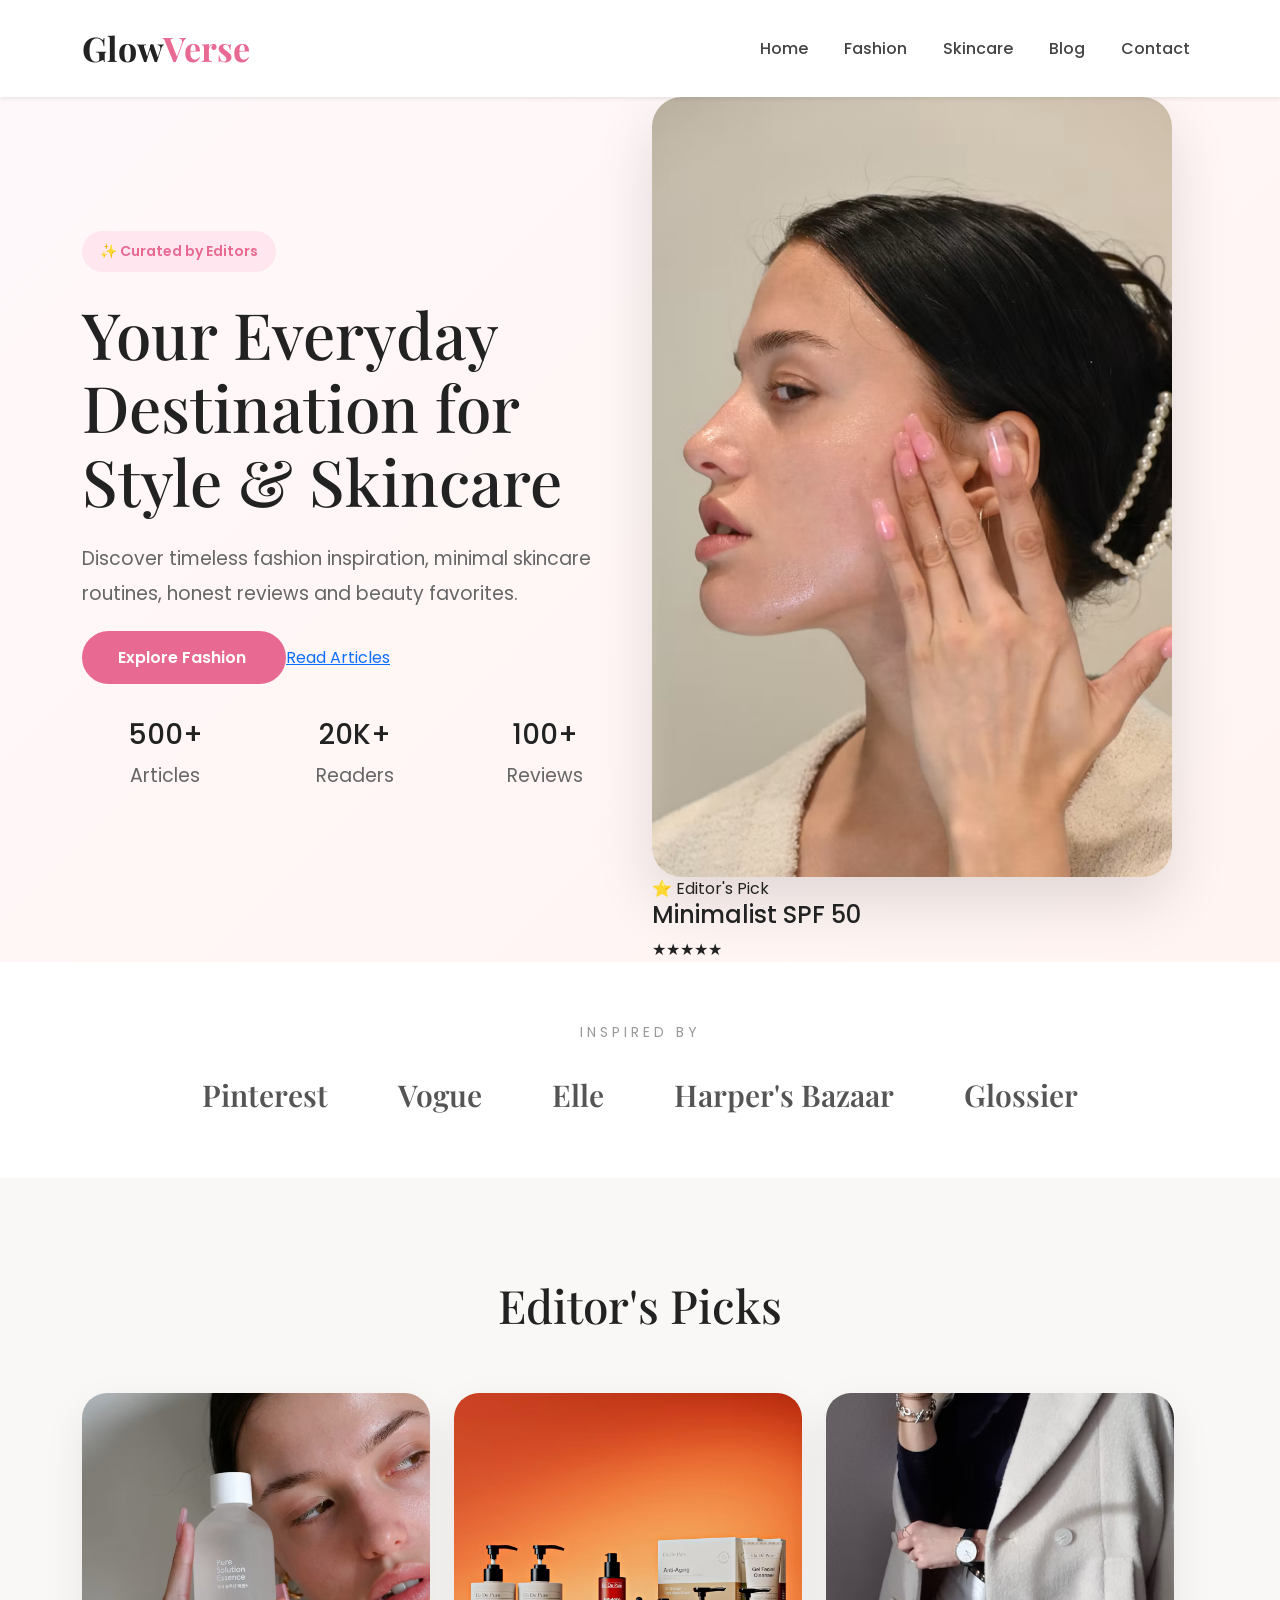
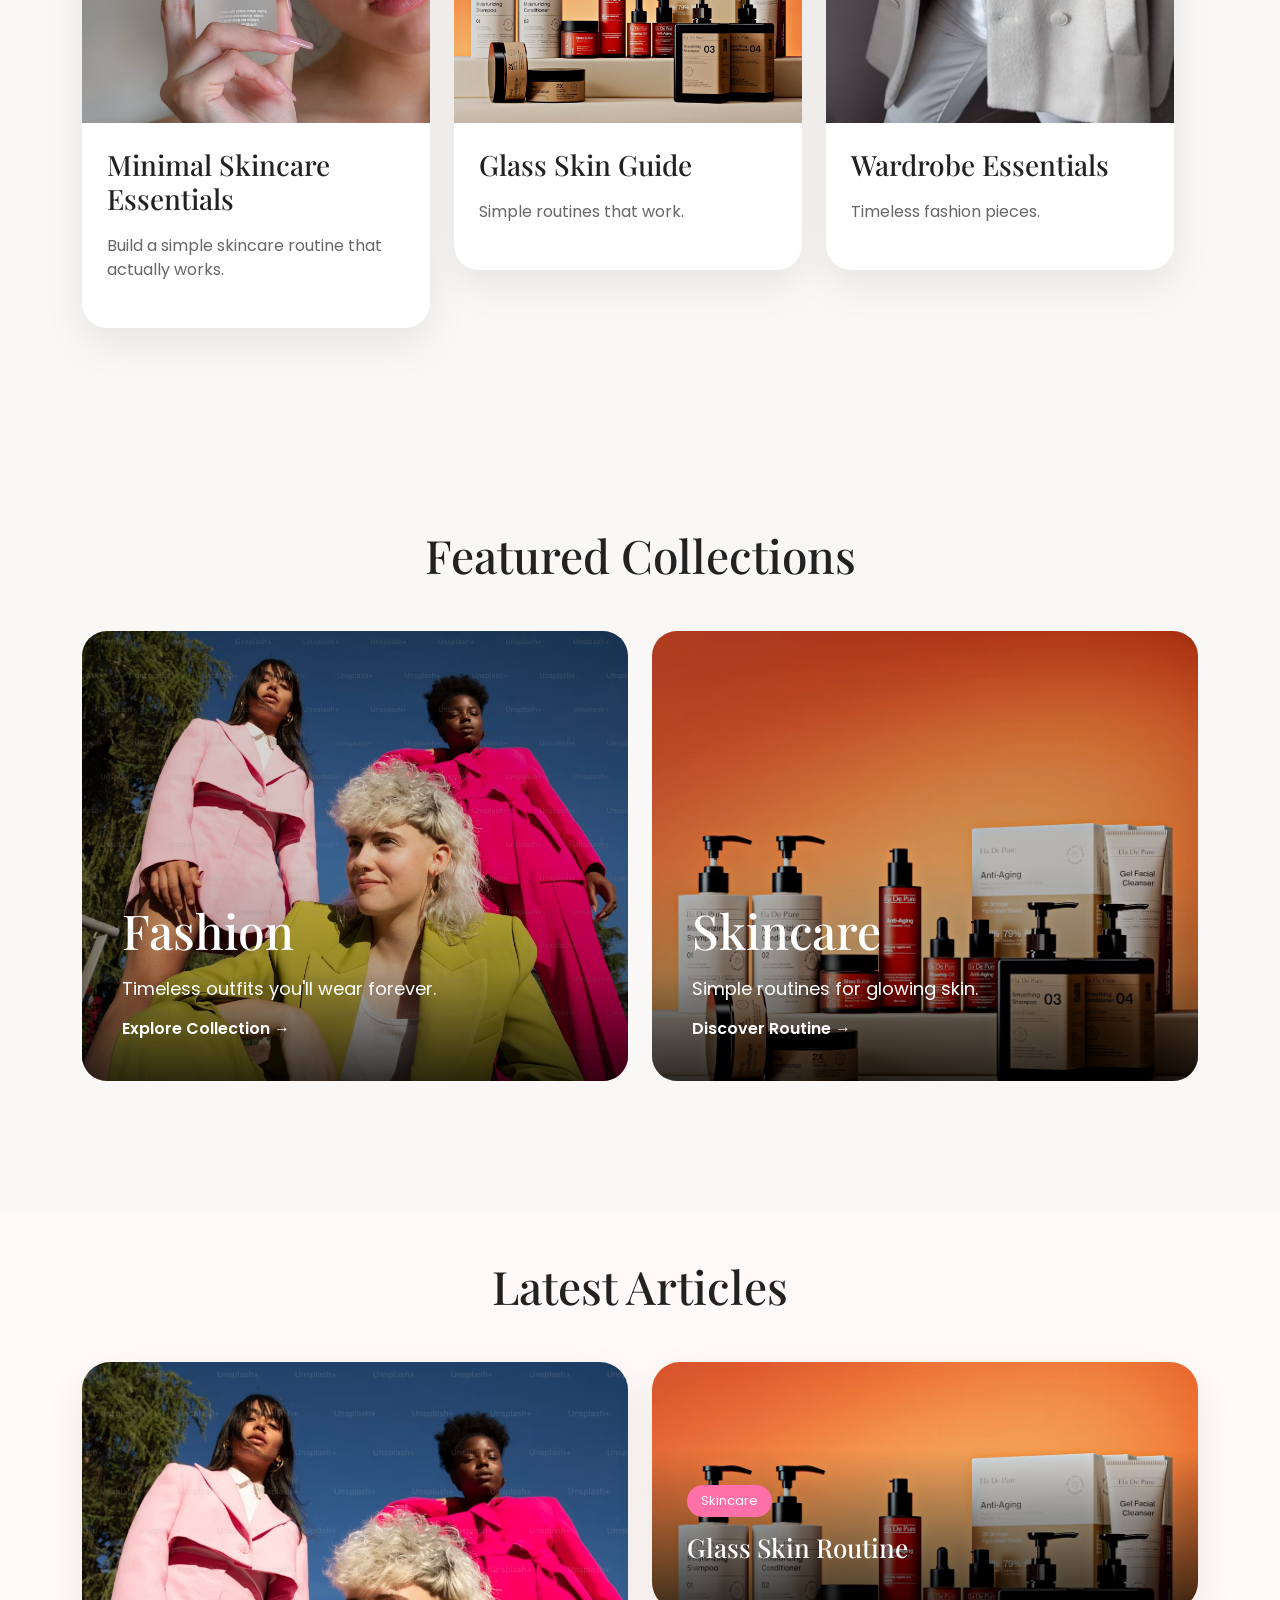
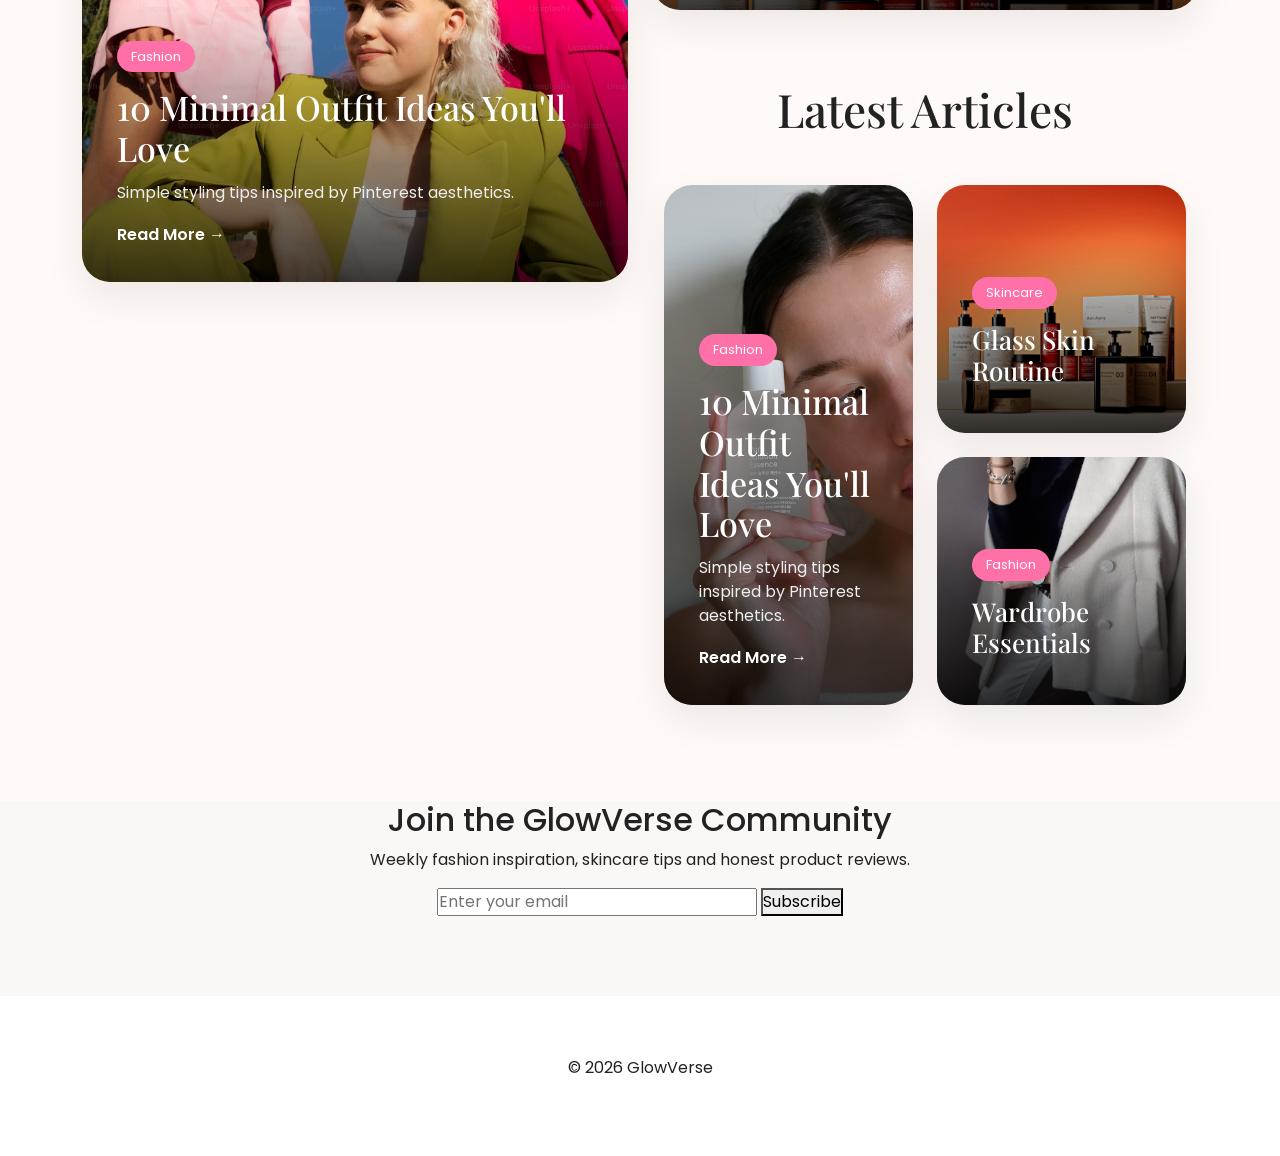
==== index.html @ b0264196 "Update index.html" ====
<!DOCTYPE html>
<html lang="en">

<head>
<meta charset="UTF-8">
<meta name="viewport" content="width=device-width, initial-scale=1.0">

<title>GlowVerse | Fashion & Skincare</title>

<link href="https://cdn.jsdelivr.net/npm/bootstrap@5.3.3/dist/css/bootstrap.min.css" rel="stylesheet">

<link rel="preconnect" href="https://fonts.googleapis.com">
<link rel="preconnect" href="https://fonts.gstatic.com" crossorigin>

<link href="https://fonts.googleapis.com/css2?family=Playfair+Display:wght@600;700&family=Poppins:wght@300;400;500;600&display=swap" rel="stylesheet">

<link rel="stylesheet" href="https://cdnjs.cloudflare.com/ajax/libs/font-awesome/6.6.0/css/all.min.css">

<link rel="stylesheet" href="css/style.css">

</head>

<body>

<nav class="navbar navbar-expand-lg bg-white sticky-top shadow-sm">

<div class="container">

<a class="navbar-brand logo" href="#">
Glow<span>Verse</span>
</a>

<button class="navbar-toggler" type="button" data-bs-toggle="collapse" data-bs-target="#menu">

<span class="navbar-toggler-icon"></span>

</button>

<div class="collapse navbar-collapse" id="menu">

<ul class="navbar-nav ms-auto">

<li class="nav-item">
<a class="nav-link active" href="#">Home</a>
</li>

<li class="nav-item">
<a class="nav-link" href="fashion.html">Fashion</a>
</li>

<li class="nav-item">
<a class="nav-link" href="#">Skincare</a>
</li>

<li class="nav-item">
<a class="nav-link" href="#">Blog</a>
</li>

<li class="nav-item">
<a class="nav-link" href="#">Contact</a>
</li>

</ul>

</div>

</div>

</nav>

<section class="hero">

<div class="container">

<div class="row align-items-center gy-5">

<div class="col-lg-6">

<span class="badge-custom">
✨ Curated by Editors
</span>

<h1>
Your Everyday Destination
for Style & Skincare
</h1>

<p>
Discover timeless fashion inspiration,
minimal skincare routines,
honest reviews and beauty favorites.
</p>

<div class="hero-buttons">

<a href="#" class="btn-main">
Explore Fashion
</a>

<a href="#" class="btn-outline">
Read Articles
</a>

</div>

<div class="row mt-5">

<div class="col-4 text-center">
<h3>500+</h3>
<p>Articles</p>
</div>

<div class="col-4 text-center">
<h3>20K+</h3>
<p>Readers</p>
</div>

<div class="col-4 text-center">
<h3>100+</h3>
<p>Reviews</p>
</div>

</div>

</div>

<div class="col-lg-6">

<div class="hero-image">

<img src="images/hero-glowverse.jpg"
class="hero-img"
alt="GlowVerse Hero">

<div class="floating-card">

⭐ Editor's Pick

<h4>Minimalist SPF 50</h4>

★★★★★

</div>

</div>

</div>

</div>

</div>

</section>
<section class="brands">

    <div class="container">

        <p class="brands-title">Inspired By</p>

        <div class="brand-logos">

            <span>Pinterest</span>
            <span>Vogue</span>
            <span>Elle</span>
            <span>Harper's Bazaar</span>
            <span>Glossier</span>

        </div>

    </div>

</section>


<section class="section">

    <div class="container">

        <h2 class="section-title">
            Editor's Picks
        </h2>

        <div class="row">

<div class="row">

<div class="col-md-4">

<div class="card-custom">

<img src="images/skincare-editorial-1.jpg">

<h3>Minimal Skincare Essentials</h3>

<p>Build a simple skincare routine that actually works.</p>

</div>

</div>

<div class="col-md-4">

<div class="card-custom">

<img src="images/skincare-banner.jpg">

<h3>Glass Skin Guide</h3>

<p>Simple routines that work.</p>

</div>

</div>

<div class="col-md-4">

<div class="card-custom">

<img src="images/fashion-editorial-2.jpg">

<h3>Wardrobe Essentials</h3>

<p>Timeless fashion pieces.</p>

</div>

</div>

</div>

</div>

</section>
<!-- Featured Collections -->

<section class="collections">

<div class="container">

<h2 class="section-title text-center mb-5">

Featured Collections

</h2>

<div class="row g-4">

<div class="col-lg-6">

<div class="collection fashion">

<div class="overlay">

<h2>Fashion</h2>

<p>Timeless outfits you'll wear forever.</p>

<a href="fashion.html">
Explore Collection →
</a>

</div>

</div>

</div>

<div class="col-lg-6">

<div class="collection skincare">

<div class="overlay">

<h2>Skincare</h2>

<p>Simple routines for glowing skin.</p>

<a href="#">
Discover Routine →
</a>

</div>

</div>

</div>

</div>

</div>

</section>
<section class="articles-section py-5">

<div class="container">

<h2 class="section-title text-center mb-5">
Latest Articles
</h2>

<div class="row g-4">

<div class="col-lg-6">
<div class="article-card large">

<img src="images/fashion-banner.jpg" alt="">

<div class="article-content">
<span>Fashion</span>
<h3>10 Minimal Outfit Ideas You'll Love</h3>
<p>Simple styling tips inspired by Pinterest aesthetics.</p>
<a href="#">Read More →</a>
</div>

</div>
</div>

<div class="col-lg-6">

<div class="article-card small mb-4">

<img src="images/skincare-banner.jpg" alt="">

<div class="article-content">
<span>Skincare</span>
<h3>Glass Skin Routine</h3>
</div>

</div>

<section class="articles-section py-5">

<div class="container">

<h2 class="section-title text-center mb-5">

Latest Articles

</h2>

<div class="row g-4">

<div class="col-lg-6">

<div class="article-card large">

<img src="images/fashion1.jpg" alt="Fashion">

<div class="article-content">

<span>Fashion</span>

<h3>10 Minimal Outfit Ideas You'll Love</h3>

<p>Simple styling tips inspired by Pinterest aesthetics.</p>

<a href="#">
Read More →
</a>

</div>

</div>

</div>

<div class="col-lg-6">

<div class="article-card small mb-4">

<img src="images/skincare1.jpg" alt="Skincare">

<div class="article-content">

<span>Skincare</span>

<h3>Glass Skin Routine</h3>

</div>

</div>

<div class="article-card small">

<img src="images/fashion2.jpg" alt="Fashion">

<div class="article-content">

<span>Fashion</span>

<h3>Wardrobe Essentials</h3>

</div>

</div>

</div>

</div>

</div>

</section>

</section>
<section class="newsletter">

<div class="container text-center">

<h2>Join the GlowVerse Community</h2>

<p>

Weekly fashion inspiration,
skincare tips and honest product reviews.

</p>

<form class="newsletter-form">

<input
type="email"
placeholder="Enter your email">

<button>

Subscribe

</button>

</form>

</div>

</section>

<footer>

<div class="container">

<p>

© 2026 GlowVerse

</p>

</div>

</footer>

<script src="https://cdn.jsdelivr.net/npm/bootstrap@5.3.3/dist/js/bootstrap.bundle.min.js"></script>

<script src="js/script.js"></script>

</body>

</html>
---- css/style.css ----
/* ===========================
   GLOWVERSE V1
=========================== */

*{
    margin:0;
    padding:0;
    box-sizing:border-box;
}

body{
    font-family:'Poppins',sans-serif;
    background:#FAF8F6;
    color:#222;
}

html{
    scroll-behavior:smooth;
}

/* NAVBAR */

.navbar{
    padding:18px 0;
    background:rgba(255,255,255,.95)!important;
    backdrop-filter:blur(12px);
}

.logo{
    font-family:'Playfair Display',serif;
    font-size:34px;
    font-weight:700;
    color:#222!important;
}

.logo span{
    color:#E86A92;
}

.nav-link{
    color:#444!important;
    font-weight:500;
    margin-left:20px;
    transition:.3s;
}

.nav-link:hover{
    color:#E86A92!important;
}

/* HERO */

.hero{

    min-height:90vh;

    display:flex;

    align-items:center;

    background:linear-gradient(135deg,#FFF8FA,#FFF4F1);

}

.badge-custom{

    background:#FFE6EF;

    color:#E86A92;

    padding:10px 18px;

    border-radius:40px;

    display:inline-block;

    margin-bottom:25px;

    font-size:14px;

    font-weight:600;

}

.hero h1{

    font-family:'Playfair Display',serif;

    font-size:64px;

    line-height:1.15;

    margin-bottom:25px;

}

.hero p{

    font-size:19px;

    color:#666;

    line-height:1.8;

    margin-bottom:35px;

}

.btn-main{

    background:#E86A92;

    color:white;

    padding:15px 36px;

    border-radius:50px;

    text-decoration:none;

    font-weight:600;

    transition:.3s;

}

.btn-main:hover{

    background:#d95b85;

    color:white;

    transform:translateY(-3px);

}

.hero-img{

    width:100%;

    max-width:520px;

    border-radius:30px;

    box-shadow:0 25px 60px rgba(0,0,0,.12);

}

/* SECTIONS */

.section{

    padding:100px 0;

}

.section-title{

    text-align:center;

    font-family:'Playfair Display',serif;

    font-size:46px;

    margin-bottom:60px;

}

/* CARDS */

.card-custom{

    background:white;

    border-radius:25px;

    overflow:hidden;

    box-shadow:0 15px 40px rgba(0,0,0,.08);

    transition:.4s;

}

.card-custom:hover{

    transform:translateY(-10px);

}

.card-custom img{

    width:100%;

    height:330px;

    object-fit:cover;

}

.card-custom h3{

    padding:25px 25px 10px;

    font-family:'Playfair Display',serif;

}

.card-custom p{

    padding:0 25px 30px;

    color:#666;

}

/* FOOTER */

footer{

    padding:60px;

    text-align:center;

    background:white;

    margin-top:80px;

}

/* MOBILE */

@media(max-width:992px){

/* HERO */

.hero{

padding:120px 0;

background:linear-gradient(135deg,#FFF9FA,#FFF4F0);

overflow:hidden;

}

.hero h1{

font-family:'Playfair Display',serif;

font-size:72px;

line-height:1.05;

margin:25px 0;

}

.hero p{

font-size:18px;

line-height:1.9;

color:#666;

max-width:520px;

}

.hero-buttons{

display:flex;

gap:20px;

margin-top:40px;

}

.btn-main{

background:#E86A92;

color:white;

padding:16px 38px;

border-radius:50px;

text-decoration:none;

font-weight:600;

transition:.3s;

}

.btn-main:hover{

background:#d75783;

transform:translateY(-4px);

}

.btn-outline{

padding:16px 38px;

border-radius:50px;

border:1px solid #ddd;

text-decoration:none;

color:#222;

background:white;

transition:.3s;

}

.btn-outline:hover{

background:#222;

color:white;

}

.hero-image{

position:relative;

}

.hero-img{
width:92%;
display:block;
margin:auto;
border-radius:28px;
box-shadow:0 25px 60px rgba(0,0,0,.12);
}

.floating-card{
position:absolute;
bottom:40px;
left:-35px;
background:white;
padding:18px 22px;
border-radius:18px;
box-shadow:0 20px 45px rgba(0,0,0,.15);
z-index:10;
}

.floating-card h4{

font-size:18px;

margin:8px 0;

font-family:'Playfair Display',serif;

}

.stats{
display:flex;
justify-content:flex-start;
align-items:center;
gap:60px;
margin-top:45px;
flex-wrap:nowrap;
}

.stats div{
display:flex;
flex-direction:column;
align-items:flex-start;
}

.stats h3{
font-size:42px;
font-family:'Playfair Display',serif;
margin:0;
line-height:1;
color:#222;
}

.stats span{
margin-top:8px;
font-size:15px;
color:#777;
font-weight:500;
}

.stats h3{

font-family:'Playfair Display',serif;

font-size:36px;

margin-bottom:5px;

}

.stats span{

color:#777;

font-size:14px;

}

@media(max-width:992px){

.hero{

text-align:center;

padding:80px 0;

}

.hero h1{

font-size:52px;

}

.hero-buttons{
display:flex;
gap:18px;
margin-top:35px;
align-items:center;
}

.btn-main,
.btn-outline{
display:inline-flex;
align-items:center;
justify-content:center;
padding:16px 34px;
border-radius:50px;
font-weight:600;
text-decoration:none;
transition:.3s;
min-width:190px;
height:58px;
}

.btn-main{
background:#E86A92;
color:#fff;
}

.btn-main:hover{
background:#d95784;
transform:translateY(-3px);
}

.btn-outline{
background:#fff;
color:#222;
border:1px solid #ddd;
}

.btn-outline:hover{
background:#222;
color:#fff;
}
.stats{

justify-content:center;

flex-wrap:wrap;

}

.floating-card{

left:50%;

transform:translateX(-50%);

bottom:-20px;

}

}

.section-title{

font-size:34px;

}

}

/* ==========================
FEATURED COLLECTIONS
========================== */

.collections{
    padding:100px 0;
}

.collection{

height:450px;

border-radius:25px;

overflow:hidden;

position:relative;

background-size:cover;

background-position:center;

background-repeat:no-repeat;

display:flex;

align-items:flex-end;

margin-bottom:30px;

transition:.4s;

}
.collection::before{

content:"";

position:absolute;

inset:0;

background:rgba(0,0,0,.15);

z-index:1;

}

.collection:hover{

transform:scale(1.02);

}

.collection:hover{
    background-size:110%;
}

.fashion{
    background-image:url("../images/fashion-banner.jpg");
}

.skincare{
    background-image:url("../images/skincare-banner.jpg");
}

.overlay{

position:absolute;

left:0;

bottom:0;

width:100%;

padding:40px;

background:linear-gradient(
to top,
rgba(0,0,0,.75),
rgba(0,0,0,.2),
transparent
);

color:white;

z-index:2;

}
.overlay h2{

font-size:48px;

margin-bottom:15px;

}

.overlay p{

font-size:18px;

margin-bottom:20px;

}

.overlay a{

color:white;

font-weight:600;

text-decoration:none;

}

.overlay h2{
    font-family:'Playfair Display',serif;
    font-size:48px;
}

.overlay p{
    margin:15px 0;
    font-size:18px;
}

.overlay a{
    color:white;
    text-decoration:none;
    font-weight:600;
}

/*=========================
AS SEEN IN
==========================*/

.brands{
padding:60px 0;
background:white;
text-align:center;
}

.brands-title{
font-size:14px;
letter-spacing:4px;
text-transform:uppercase;
color:#999;
margin-bottom:30px;
}

.brand-logos{
display:flex;
justify-content:center;
gap:70px;
flex-wrap:wrap;
font-family:'Playfair Display',serif;
font-size:30px;
font-weight:600;
color:#555;
}

.brand-logos span{
transition:.3s;
cursor:pointer;
}

.brand-logos span:hover{
color:#E86A92;
transform:translateY(-4px);
}
/* ===========================
   LATEST ARTICLES
=========================== */

.articles-section{
    padding:100px 0;
    background:#fffaf8;
}

.article-card{
    position:relative;
    overflow:hidden;
    border-radius:28px;
    background:#fff;
    box-shadow:0 15px 40px rgba(0,0,0,.08);
    transition:.4s ease;
}

.article-card img{
    width:100%;
    display:block;
    object-fit:cover;
    transition:.5s;
}

.article-card.large img{
    height:520px;
}

.article-card.small img{
    height:248px;
}

.article-content{
    position:absolute;
    bottom:0;
    left:0;
    width:100%;
    padding:35px;
    color:#fff;
    background:linear-gradient(
        transparent,
        rgba(0,0,0,.75)
    );
}

.article-content span{
    display:inline-block;
    background:#ff6fa8;
    padding:6px 14px;
    border-radius:30px;
    font-size:13px;
    margin-bottom:15px;
}

.article-content h3{
    font-family:'Playfair Display',serif;
    font-size:34px;
    margin-bottom:12px;
}

.article-card.small h3{
    font-size:26px;
}

.article-content p{
    color:#eee;
    margin-bottom:18px;
}

.article-content a{
    color:#fff;
    text-decoration:none;
    font-weight:600;
}

.article-card:hover{
    transform:translateY(-10px);
}

.article-card:hover img{
    transform:scale(1.08);
}
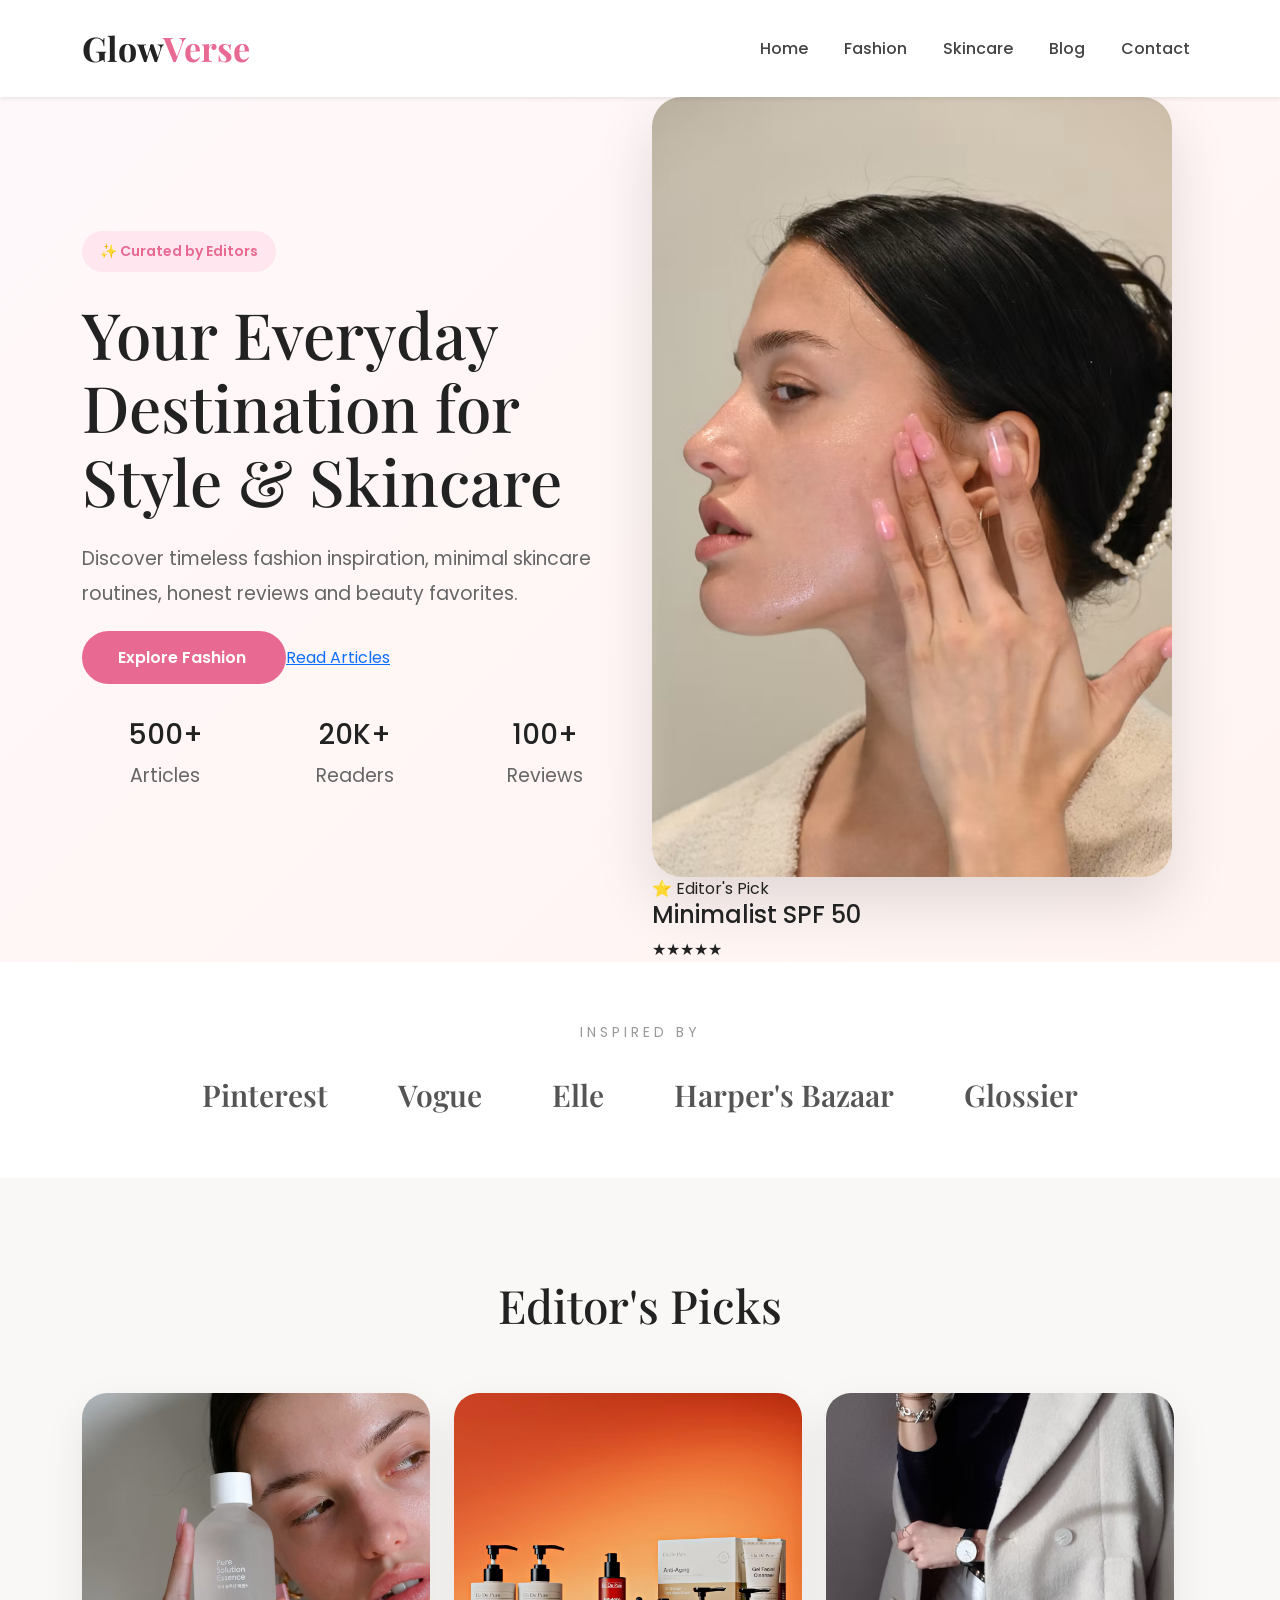
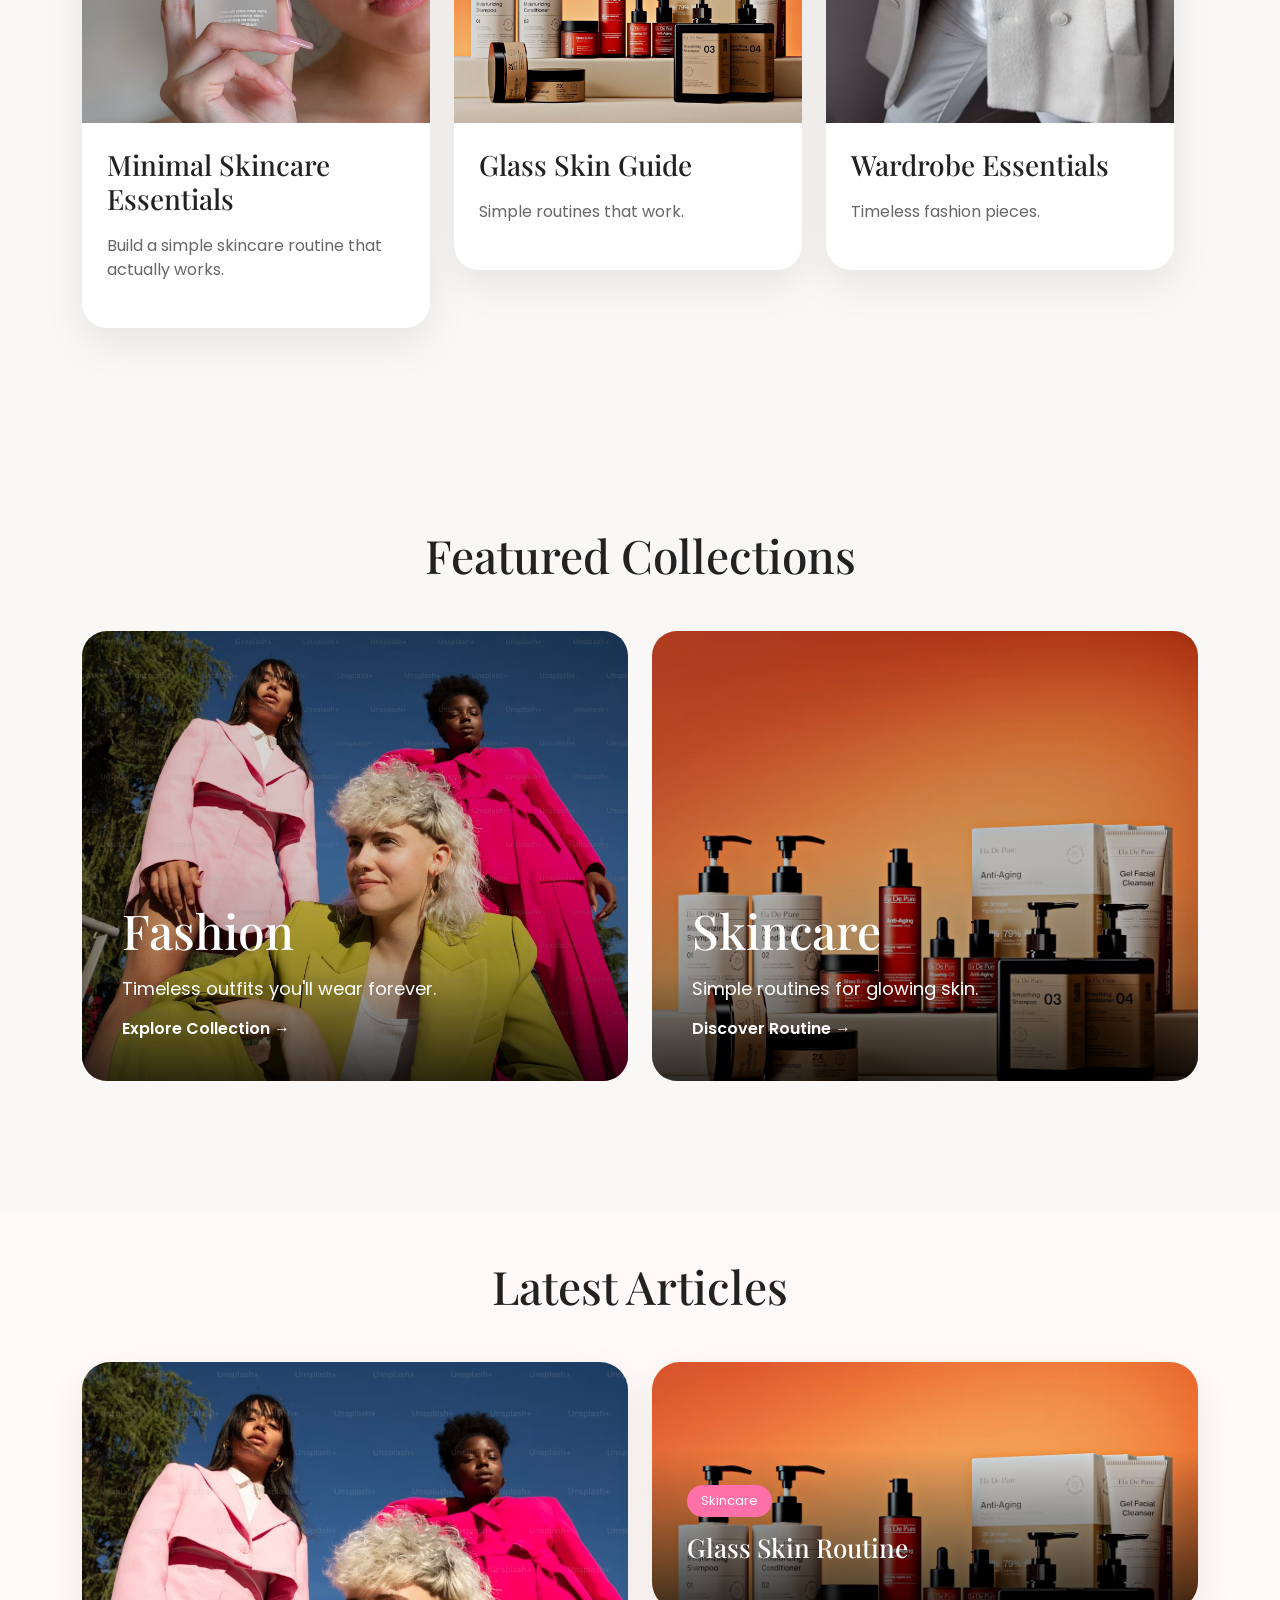
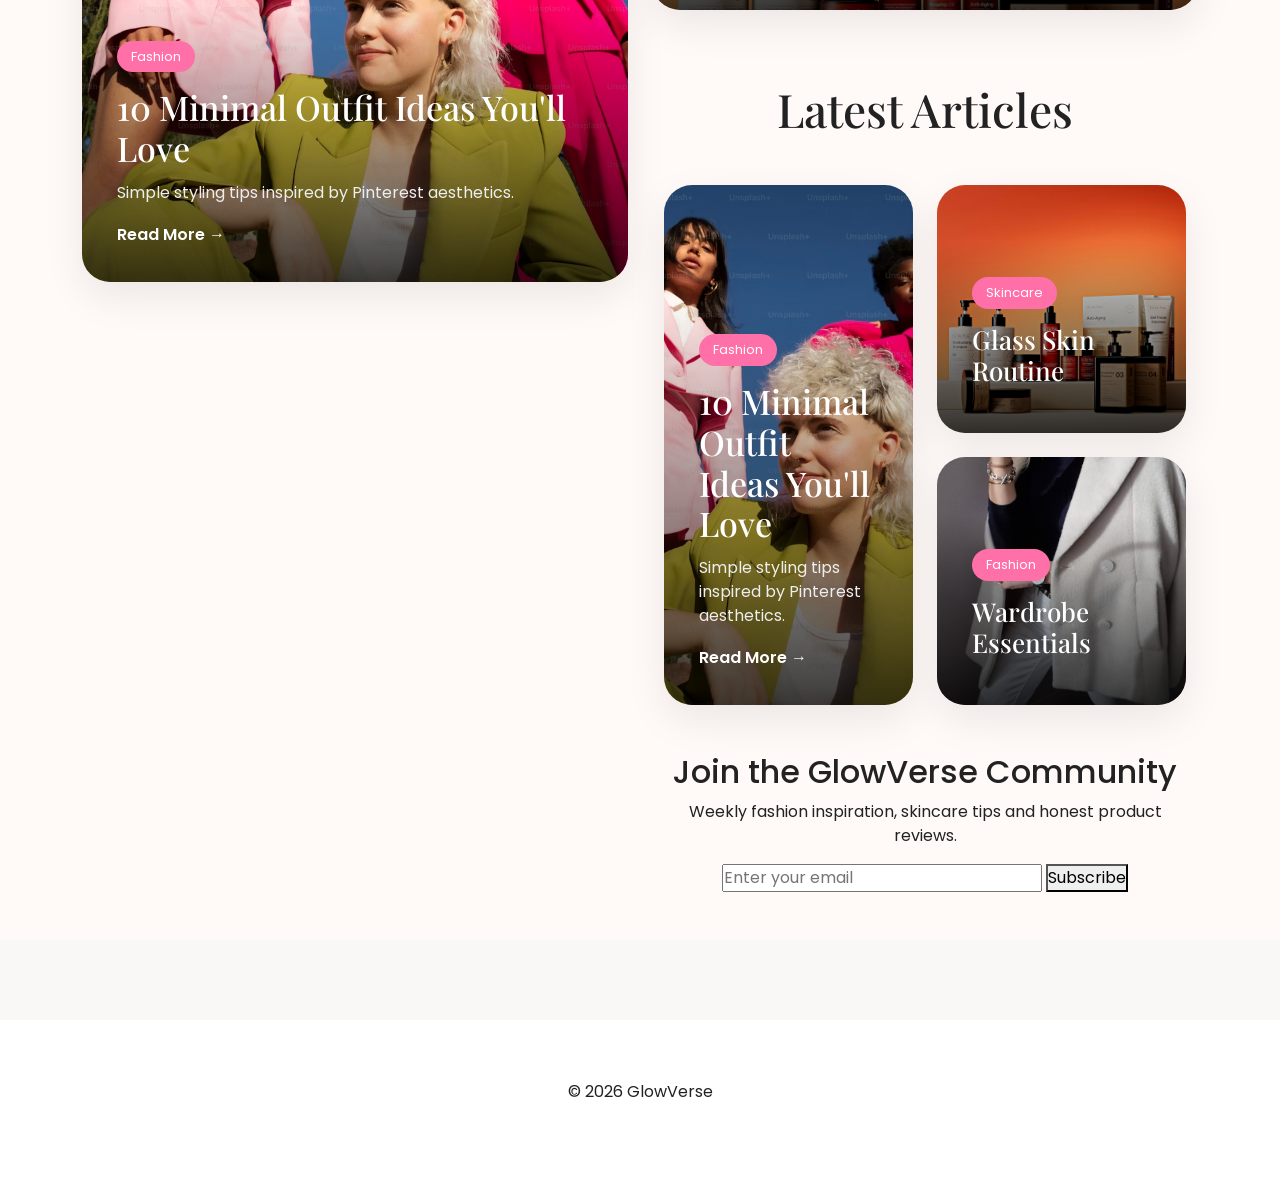
==== commit ebb59641: "Update index.html" ====
--- a/index.html
+++ b/index.html
@@ -333,9 +333,7 @@
 <div class="container">
 
 <h2 class="section-title text-center mb-5">
-
 Latest Articles
-
 </h2>
 
 <div class="row g-4">
@@ -344,7 +342,7 @@
 
 <div class="article-card large">
 
-<img src="images/fashion1.jpg" alt="Fashion">
+<img src="images/fashion-banner.jpg" alt="Fashion">
 
 <div class="article-content">
 
@@ -354,9 +352,7 @@
 
 <p>Simple styling tips inspired by Pinterest aesthetics.</p>
 
-<a href="#">
-Read More →
-</a>
+<a href="#">Read More →</a>
 
 </div>
 
@@ -368,7 +364,7 @@
 
 <div class="article-card small mb-4">
 
-<img src="images/skincare1.jpg" alt="Skincare">
+<img src="images/skincare-banner.jpg" alt="Skincare">
 
 <div class="article-content">
 
@@ -382,7 +378,7 @@
 
 <div class="article-card small">
 
-<img src="images/fashion2.jpg" alt="Fashion">
+<img src="images/fashion-editorial-2.jpg" alt="Fashion">
 
 <div class="article-content">
 
@@ -401,9 +397,6 @@
 </div>
 
 </section>
-
-</section>
-<section class="newsletter">
 
 <div class="container text-center">
 
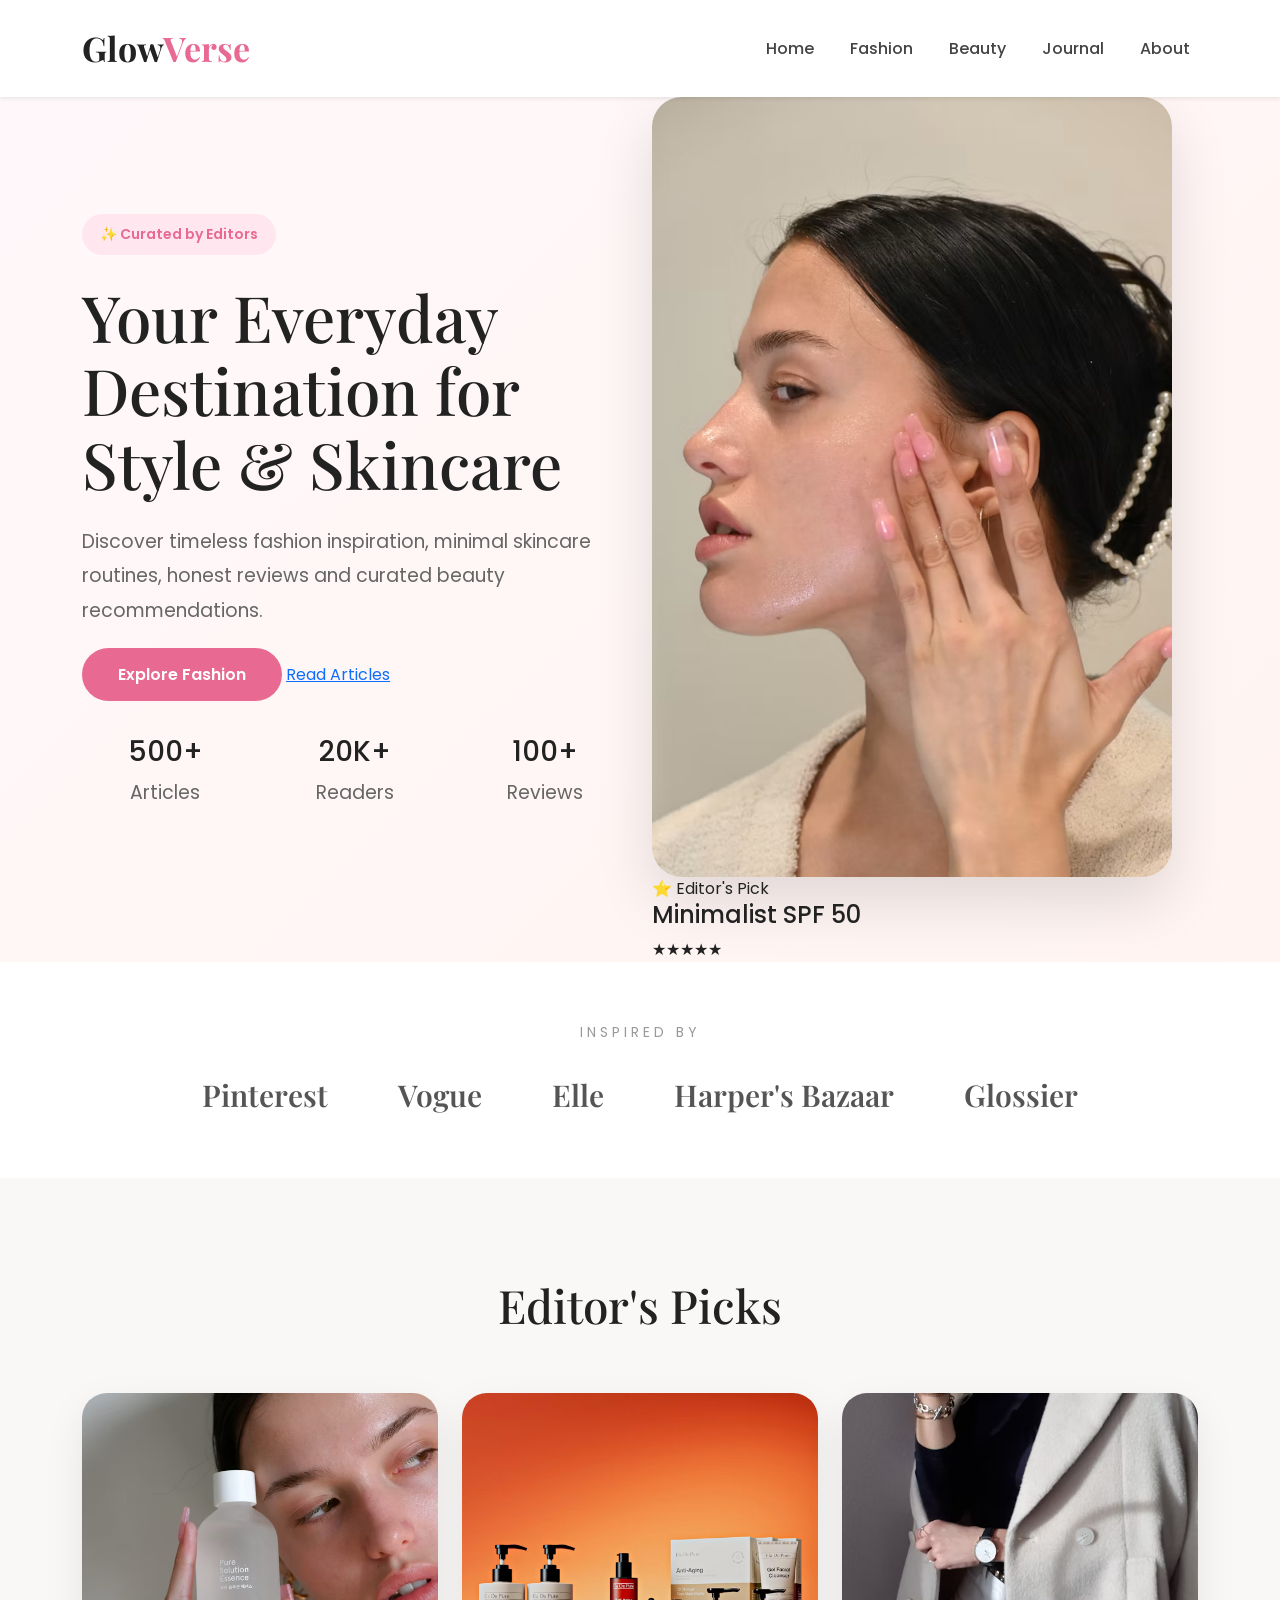
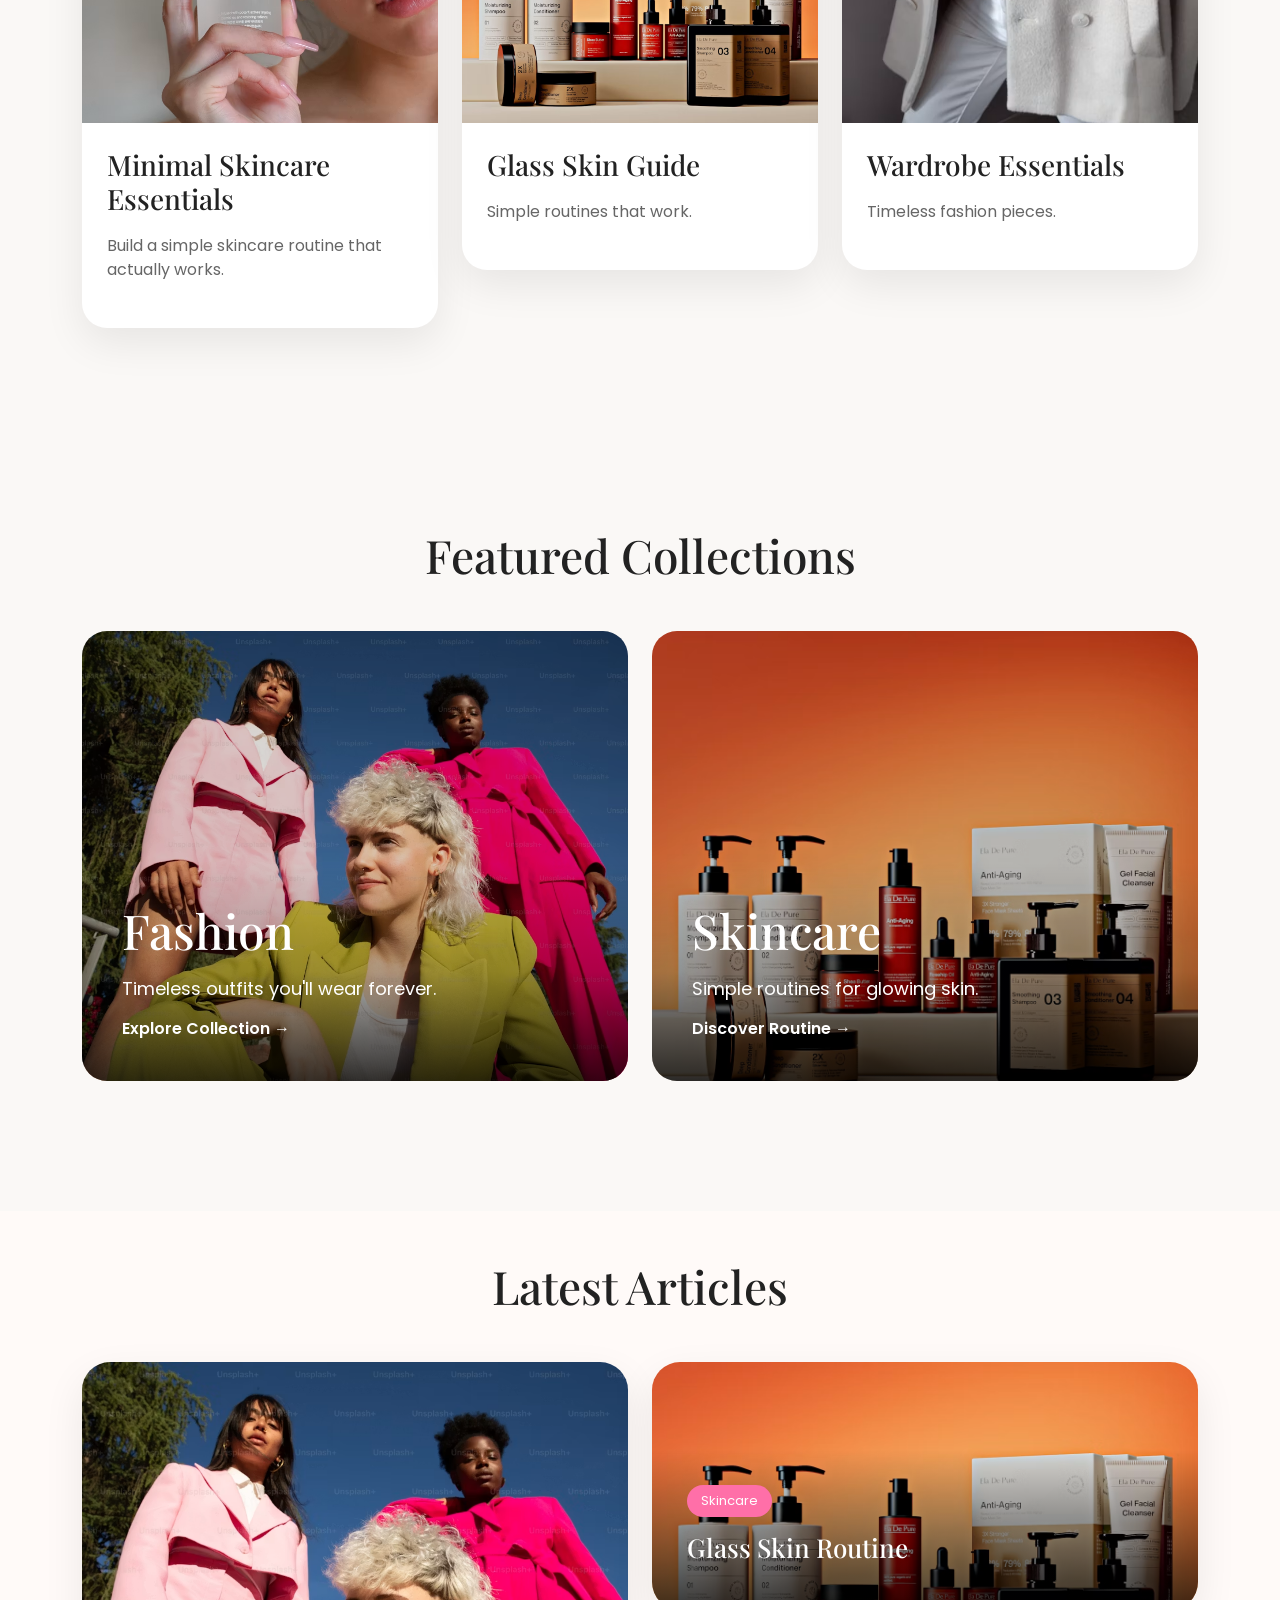
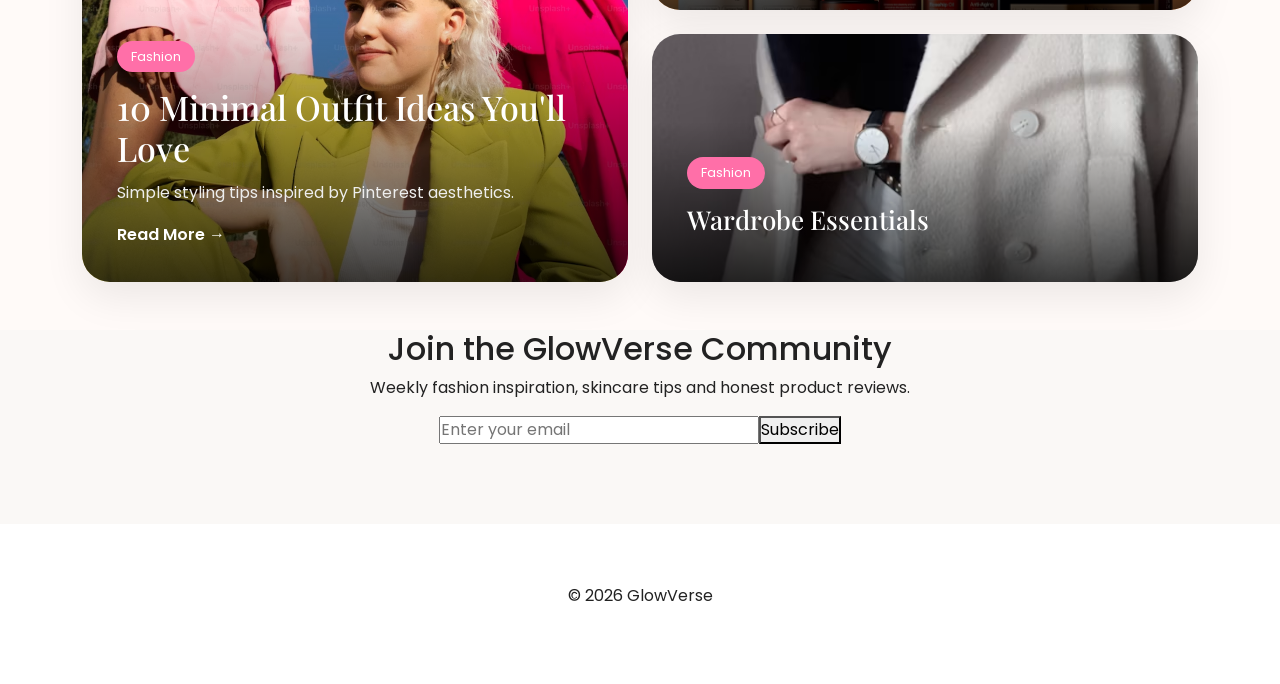
==== commit 60bd0cf2: ".." ====
--- a/index.html
+++ b/index.html
@@ -1,450 +1,72 @@
 <!DOCTYPE html>
 <html lang="en">
-
 <head>
 <meta charset="UTF-8">
 <meta name="viewport" content="width=device-width, initial-scale=1.0">
+<title>GlowVerse</title>
+<link href="https://cdn.jsdelivr.net/npm/bootstrap@5.3.3/dist/css/bootstrap.min.css" rel="stylesheet">
+<link href="https://fonts.googleapis.com/css2?family=Playfair+Display:wght@600;700&family=Poppins:wght@300;400;500;600&display=swap" rel="stylesheet">
+<link rel="stylesheet" href="css/style.css">
+</head>
+<body>
+<nav class="navbar navbar-expand-lg bg-white sticky-top shadow-sm">
+<div class="container">
+<a class="navbar-brand logo" href="index.html">Glow<span>Verse</span></a>
+<button class="navbar-toggler" type="button" data-bs-toggle="collapse" data-bs-target="#menu"><span class="navbar-toggler-icon"></span></button>
+<div class="collapse navbar-collapse" id="menu">
+<ul class="navbar-nav ms-auto">
+<li class="nav-item"><a class="nav-link active" href="index.html">Home</a></li>
+<li class="nav-item"><a class="nav-link" href="fashion.html">Fashion</a></li>
+<li class="nav-item"><a class="nav-link" href="#">Beauty</a></li>
+<li class="nav-item"><a class="nav-link" href="#">Journal</a></li>
+<li class="nav-item"><a class="nav-link" href="#">About</a></li>
+</ul></div></div></nav>
 
-<title>GlowVerse | Fashion & Skincare</title>
-
-<link href="https://cdn.jsdelivr.net/npm/bootstrap@5.3.3/dist/css/bootstrap.min.css" rel="stylesheet">
-
-<link rel="preconnect" href="https://fonts.googleapis.com">
-<link rel="preconnect" href="https://fonts.gstatic.com" crossorigin>
-
-<link href="https://fonts.googleapis.com/css2?family=Playfair+Display:wght@600;700&family=Poppins:wght@300;400;500;600&display=swap" rel="stylesheet">
-
-<link rel="stylesheet" href="https://cdnjs.cloudflare.com/ajax/libs/font-awesome/6.6.0/css/all.min.css">
-
-<link rel="stylesheet" href="css/style.css">
-
-</head>
-
-<body>
-
-<nav class="navbar navbar-expand-lg bg-white sticky-top shadow-sm">
-
-<div class="container">
-
-<a class="navbar-brand logo" href="#">
-Glow<span>Verse</span>
-</a>
-
-<button class="navbar-toggler" type="button" data-bs-toggle="collapse" data-bs-target="#menu">
-
-<span class="navbar-toggler-icon"></span>
-
-</button>
-
-<div class="collapse navbar-collapse" id="menu">
-
-<ul class="navbar-nav ms-auto">
-
-<li class="nav-item">
-<a class="nav-link active" href="#">Home</a>
-</li>
-
-<li class="nav-item">
-<a class="nav-link" href="fashion.html">Fashion</a>
-</li>
-
-<li class="nav-item">
-<a class="nav-link" href="#">Skincare</a>
-</li>
-
-<li class="nav-item">
-<a class="nav-link" href="#">Blog</a>
-</li>
-
-<li class="nav-item">
-<a class="nav-link" href="#">Contact</a>
-</li>
-
-</ul>
-
+<section class="hero"><div class="container"><div class="row align-items-center gy-5">
+<div class="col-lg-6">
+<span class="badge-custom">✨ Curated by Editors</span>
+<h1>Your Everyday Destination for Style &amp; Skincare</h1>
+<p>Discover timeless fashion inspiration, minimal skincare routines, honest reviews and curated beauty recommendations.</p>
+<div class="hero-buttons">
+<a class="btn-main" href="fashion.html">Explore Fashion</a>
+<a class="btn-outline" href="#articles">Read Articles</a>
 </div>
-
-</div>
-
-</nav>
-
-<section class="hero">
-
-<div class="container">
-
-<div class="row align-items-center gy-5">
+<div class="row mt-5">
+<div class="col-4 text-center"><h3>500+</h3><p>Articles</p></div>
+<div class="col-4 text-center"><h3>20K+</h3><p>Readers</p></div>
+<div class="col-4 text-center"><h3>100+</h3><p>Reviews</p></div>
+</div></div>
 
 <div class="col-lg-6">
+<div class="hero-image">
+<img src="images/hero-glowverse.jpg" class="hero-img" alt="Hero">
+<div class="floating-card">⭐ Editor's Pick<h4>Minimalist SPF 50</h4>★★★★★</div>
+</div></div>
+</div></div></section>
 
-<span class="badge-custom">
-✨ Curated by Editors
-</span>
+<section class="brands"><div class="container"><p class="brands-title">Inspired By</p><div class="brand-logos"><span>Pinterest</span><span>Vogue</span><span>Elle</span><span>Harper's Bazaar</span><span>Glossier</span></div></div></section>
 
-<h1>
-Your Everyday Destination
-for Style & Skincare
-</h1>
+<section class="section"><div class="container"><h2 class="section-title">Editor's Picks</h2><div class="row g-4">
+<div class="col-md-4"><div class="card-custom"><img src="images/skincare-editorial-1.jpg"><h3>Minimal Skincare Essentials</h3><p>Build a simple skincare routine that actually works.</p></div></div>
+<div class="col-md-4"><div class="card-custom"><img src="images/skincare-banner.jpg"><h3>Glass Skin Guide</h3><p>Simple routines that work.</p></div></div>
+<div class="col-md-4"><div class="card-custom"><img src="images/fashion-editorial-2.jpg"><h3>Wardrobe Essentials</h3><p>Timeless fashion pieces.</p></div></div>
+</div></div></section>
 
-<p>
-Discover timeless fashion inspiration,
-minimal skincare routines,
-honest reviews and beauty favorites.
-</p>
+<section class="collections"><div class="container"><h2 class="section-title text-center mb-5">Featured Collections</h2><div class="row g-4">
+<div class="col-lg-6"><div class="collection fashion"><div class="overlay"><h2>Fashion</h2><p>Timeless outfits you'll wear forever.</p><a href="fashion.html">Explore Collection →</a></div></div></div>
+<div class="col-lg-6"><div class="collection skincare"><div class="overlay"><h2>Skincare</h2><p>Simple routines for glowing skin.</p><a href="#">Discover Routine →</a></div></div></div>
+</div></div></section>
 
-<div class="hero-buttons">
+<section id="articles" class="articles-section py-5"><div class="container"><h2 class="section-title text-center mb-5">Latest Articles</h2><div class="row g-4">
+<div class="col-lg-6"><div class="article-card large"><img src="images/fashion-banner.jpg"><div class="article-content"><span>Fashion</span><h3>10 Minimal Outfit Ideas You'll Love</h3><p>Simple styling tips inspired by Pinterest aesthetics.</p><a href="#">Read More →</a></div></div></div>
+<div class="col-lg-6">
+<div class="article-card small mb-4"><img src="images/skincare-banner.jpg"><div class="article-content"><span>Skincare</span><h3>Glass Skin Routine</h3></div></div>
+<div class="article-card small"><img src="images/fashion-editorial-2.jpg"><div class="article-content"><span>Fashion</span><h3>Wardrobe Essentials</h3></div></div>
+</div></div></div></section>
 
-<a href="#" class="btn-main">
-Explore Fashion
-</a>
+<section class="newsletter"><div class="container text-center"><h2>Join the GlowVerse Community</h2><p>Weekly fashion inspiration, skincare tips and honest product reviews.</p><form class="newsletter-form"><input type="email" placeholder="Enter your email"><button type="submit">Subscribe</button></form></div></section>
 
-<a href="#" class="btn-outline">
-Read Articles
-</a>
-
-</div>
-
-<div class="row mt-5">
-
-<div class="col-4 text-center">
-<h3>500+</h3>
-<p>Articles</p>
-</div>
-
-<div class="col-4 text-center">
-<h3>20K+</h3>
-<p>Readers</p>
-</div>
-
-<div class="col-4 text-center">
-<h3>100+</h3>
-<p>Reviews</p>
-</div>
-
-</div>
-
-</div>
-
-<div class="col-lg-6">
-
-<div class="hero-image">
-
-<img src="images/hero-glowverse.jpg"
-class="hero-img"
-alt="GlowVerse Hero">
-
-<div class="floating-card">
-
-⭐ Editor's Pick
-
-<h4>Minimalist SPF 50</h4>
-
-★★★★★
-
-</div>
-
-</div>
-
-</div>
-
-</div>
-
-</div>
-
-</section>
-<section class="brands">
-
-    <div class="container">
-
-        <p class="brands-title">Inspired By</p>
-
-        <div class="brand-logos">
-
-            <span>Pinterest</span>
-            <span>Vogue</span>
-            <span>Elle</span>
-            <span>Harper's Bazaar</span>
-            <span>Glossier</span>
-
-        </div>
-
-    </div>
-
-</section>
-
-
-<section class="section">
-
-    <div class="container">
-
-        <h2 class="section-title">
-            Editor's Picks
-        </h2>
-
-        <div class="row">
-
-<div class="row">
-
-<div class="col-md-4">
-
-<div class="card-custom">
-
-<img src="images/skincare-editorial-1.jpg">
-
-<h3>Minimal Skincare Essentials</h3>
-
-<p>Build a simple skincare routine that actually works.</p>
-
-</div>
-
-</div>
-
-<div class="col-md-4">
-
-<div class="card-custom">
-
-<img src="images/skincare-banner.jpg">
-
-<h3>Glass Skin Guide</h3>
-
-<p>Simple routines that work.</p>
-
-</div>
-
-</div>
-
-<div class="col-md-4">
-
-<div class="card-custom">
-
-<img src="images/fashion-editorial-2.jpg">
-
-<h3>Wardrobe Essentials</h3>
-
-<p>Timeless fashion pieces.</p>
-
-</div>
-
-</div>
-
-</div>
-
-</div>
-
-</section>
-<!-- Featured Collections -->
-
-<section class="collections">
-
-<div class="container">
-
-<h2 class="section-title text-center mb-5">
-
-Featured Collections
-
-</h2>
-
-<div class="row g-4">
-
-<div class="col-lg-6">
-
-<div class="collection fashion">
-
-<div class="overlay">
-
-<h2>Fashion</h2>
-
-<p>Timeless outfits you'll wear forever.</p>
-
-<a href="fashion.html">
-Explore Collection →
-</a>
-
-</div>
-
-</div>
-
-</div>
-
-<div class="col-lg-6">
-
-<div class="collection skincare">
-
-<div class="overlay">
-
-<h2>Skincare</h2>
-
-<p>Simple routines for glowing skin.</p>
-
-<a href="#">
-Discover Routine →
-</a>
-
-</div>
-
-</div>
-
-</div>
-
-</div>
-
-</div>
-
-</section>
-<section class="articles-section py-5">
-
-<div class="container">
-
-<h2 class="section-title text-center mb-5">
-Latest Articles
-</h2>
-
-<div class="row g-4">
-
-<div class="col-lg-6">
-<div class="article-card large">
-
-<img src="images/fashion-banner.jpg" alt="">
-
-<div class="article-content">
-<span>Fashion</span>
-<h3>10 Minimal Outfit Ideas You'll Love</h3>
-<p>Simple styling tips inspired by Pinterest aesthetics.</p>
-<a href="#">Read More →</a>
-</div>
-
-</div>
-</div>
-
-<div class="col-lg-6">
-
-<div class="article-card small mb-4">
-
-<img src="images/skincare-banner.jpg" alt="">
-
-<div class="article-content">
-<span>Skincare</span>
-<h3>Glass Skin Routine</h3>
-</div>
-
-</div>
-
-<section class="articles-section py-5">
-
-<div class="container">
-
-<h2 class="section-title text-center mb-5">
-Latest Articles
-</h2>
-
-<div class="row g-4">
-
-<div class="col-lg-6">
-
-<div class="article-card large">
-
-<img src="images/fashion-banner.jpg" alt="Fashion">
-
-<div class="article-content">
-
-<span>Fashion</span>
-
-<h3>10 Minimal Outfit Ideas You'll Love</h3>
-
-<p>Simple styling tips inspired by Pinterest aesthetics.</p>
-
-<a href="#">Read More →</a>
-
-</div>
-
-</div>
-
-</div>
-
-<div class="col-lg-6">
-
-<div class="article-card small mb-4">
-
-<img src="images/skincare-banner.jpg" alt="Skincare">
-
-<div class="article-content">
-
-<span>Skincare</span>
-
-<h3>Glass Skin Routine</h3>
-
-</div>
-
-</div>
-
-<div class="article-card small">
-
-<img src="images/fashion-editorial-2.jpg" alt="Fashion">
-
-<div class="article-content">
-
-<span>Fashion</span>
-
-<h3>Wardrobe Essentials</h3>
-
-</div>
-
-</div>
-
-</div>
-
-</div>
-
-</div>
-
-</section>
-
-<div class="container text-center">
-
-<h2>Join the GlowVerse Community</h2>
-
-<p>
-
-Weekly fashion inspiration,
-skincare tips and honest product reviews.
-
-</p>
-
-<form class="newsletter-form">
-
-<input
-type="email"
-placeholder="Enter your email">
-
-<button>
-
-Subscribe
-
-</button>
-
-</form>
-
-</div>
-
-</section>
-
-<footer>
-
-<div class="container">
-
-<p>
-
-© 2026 GlowVerse
-
-</p>
-
-</div>
-
-</footer>
-
+<footer><div class="container"><p>© 2026 GlowVerse</p></div></footer>
 <script src="https://cdn.jsdelivr.net/npm/bootstrap@5.3.3/dist/js/bootstrap.bundle.min.js"></script>
-
 <script src="js/script.js"></script>
-
-</body>
-
-</html>+</body></html>
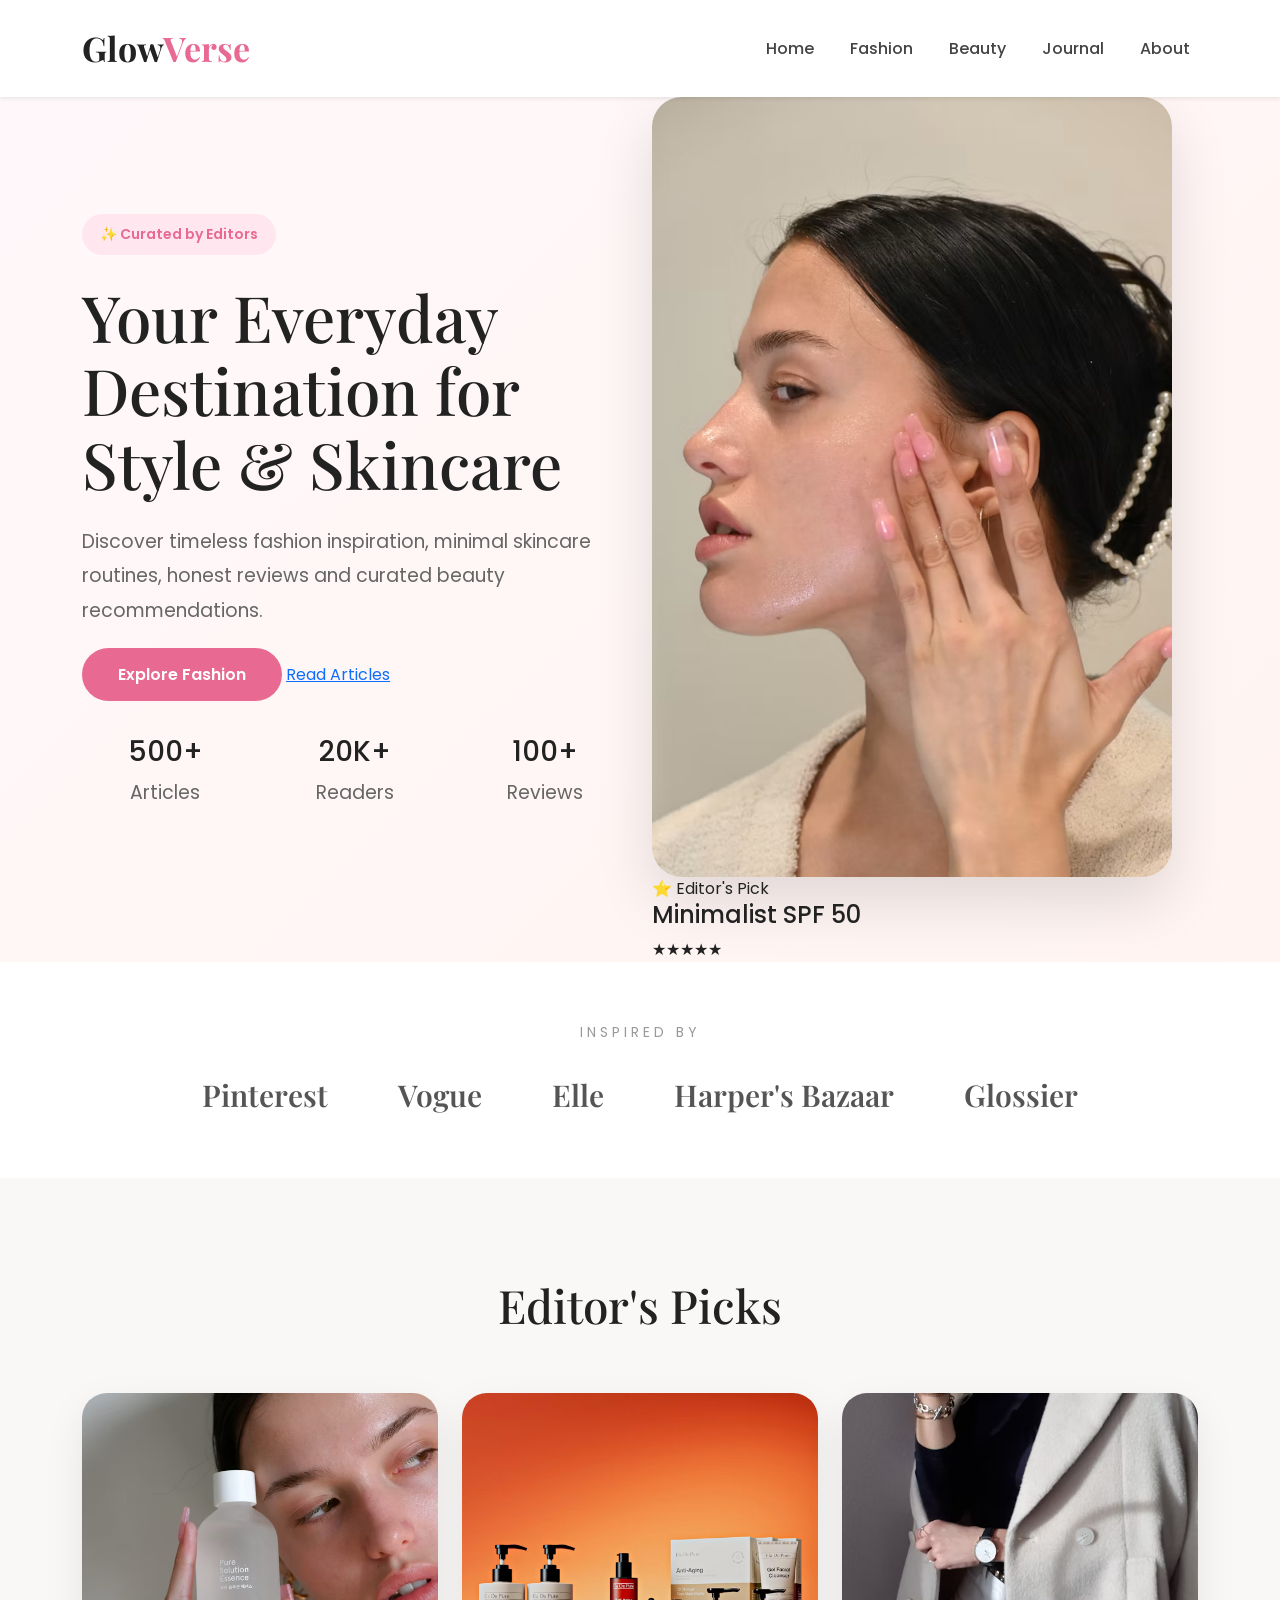
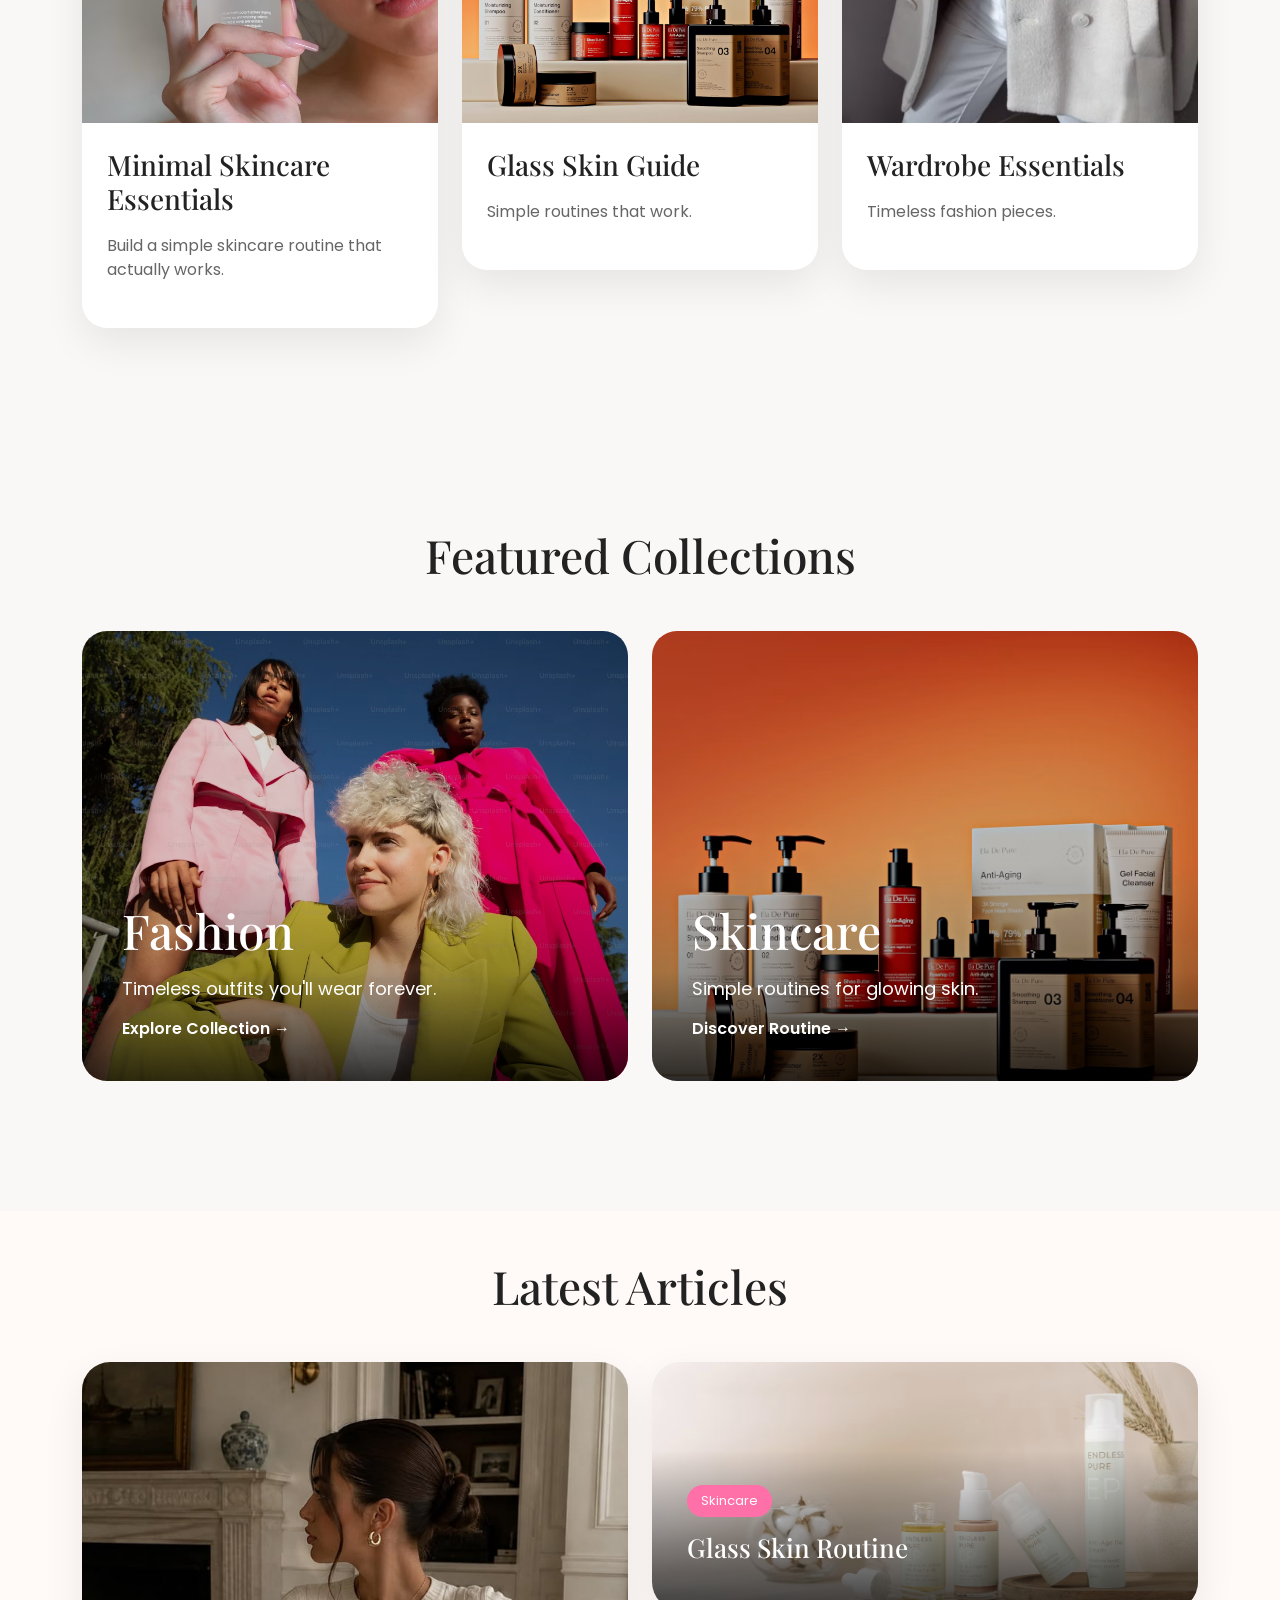
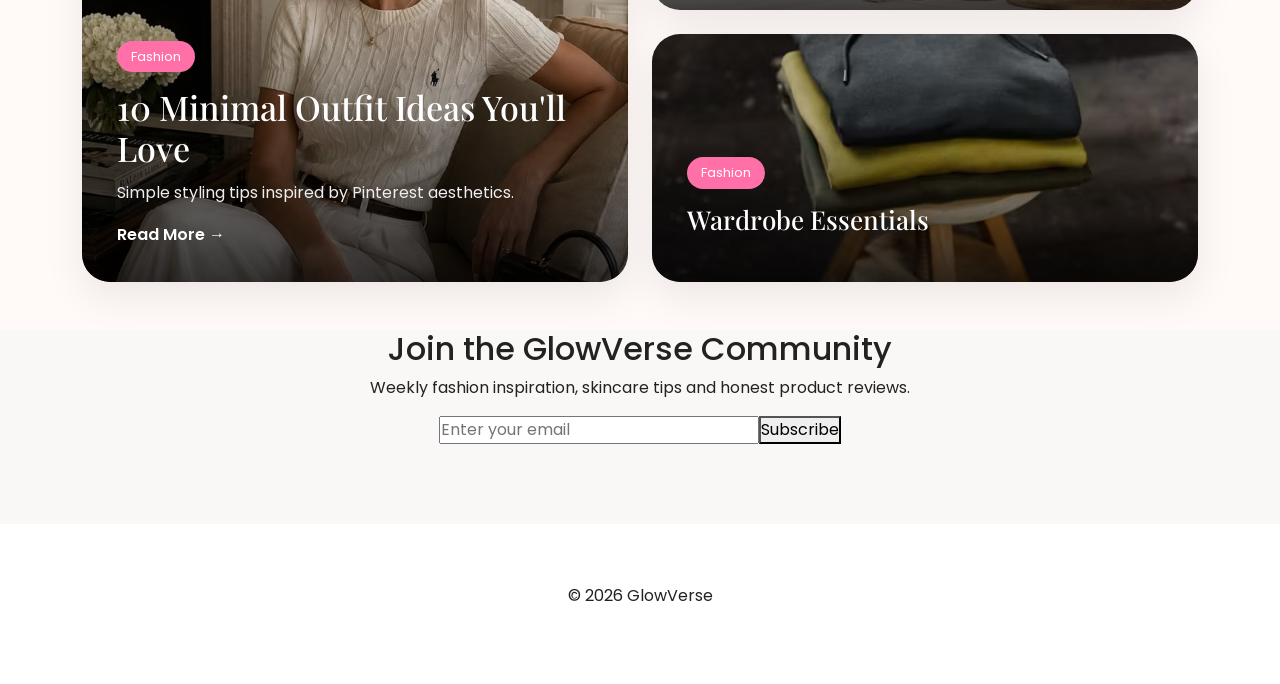
==== commit 69dc0c76: ".." ====
--- a/index.html
+++ b/index.html
@@ -58,10 +58,10 @@
 </div></div></section>
 
 <section id="articles" class="articles-section py-5"><div class="container"><h2 class="section-title text-center mb-5">Latest Articles</h2><div class="row g-4">
-<div class="col-lg-6"><div class="article-card large"><img src="images/fashion-banner.jpg"><div class="article-content"><span>Fashion</span><h3>10 Minimal Outfit Ideas You'll Love</h3><p>Simple styling tips inspired by Pinterest aesthetics.</p><a href="#">Read More →</a></div></div></div>
+<div class="col-lg-6"><div class="article-card large"><img src="images/fashion1.jpg" alt="Minimal Outfit Ideas"><div class="article-content"><span>Fashion</span><h3>10 Minimal Outfit Ideas You'll Love</h3><p>Simple styling tips inspired by Pinterest aesthetics.</p><a href="#">Read More →</a></div></div></div>
 <div class="col-lg-6">
-<div class="article-card small mb-4"><img src="images/skincare-banner.jpg"><div class="article-content"><span>Skincare</span><h3>Glass Skin Routine</h3></div></div>
-<div class="article-card small"><img src="images/fashion-editorial-2.jpg"><div class="article-content"><span>Fashion</span><h3>Wardrobe Essentials</h3></div></div>
+<div class="article-card small mb-4"><img src="images/skincare1.jpg" alt="Glass Skin Routine"><div class="article-content"><span>Skincare</span><h3>Glass Skin Routine</h3></div></div>
+<div class="article-card small"><img src="images/fashion2.jpg" alt="Wardrobe Essentials"><div class="article-content"><span>Fashion</span><h3>Wardrobe Essentials</h3></div></div>
 </div></div></div></section>
 
 <section class="newsletter"><div class="container text-center"><h2>Join the GlowVerse Community</h2><p>Weekly fashion inspiration, skincare tips and honest product reviews.</p><form class="newsletter-form"><input type="email" placeholder="Enter your email"><button type="submit">Subscribe</button></form></div></section>
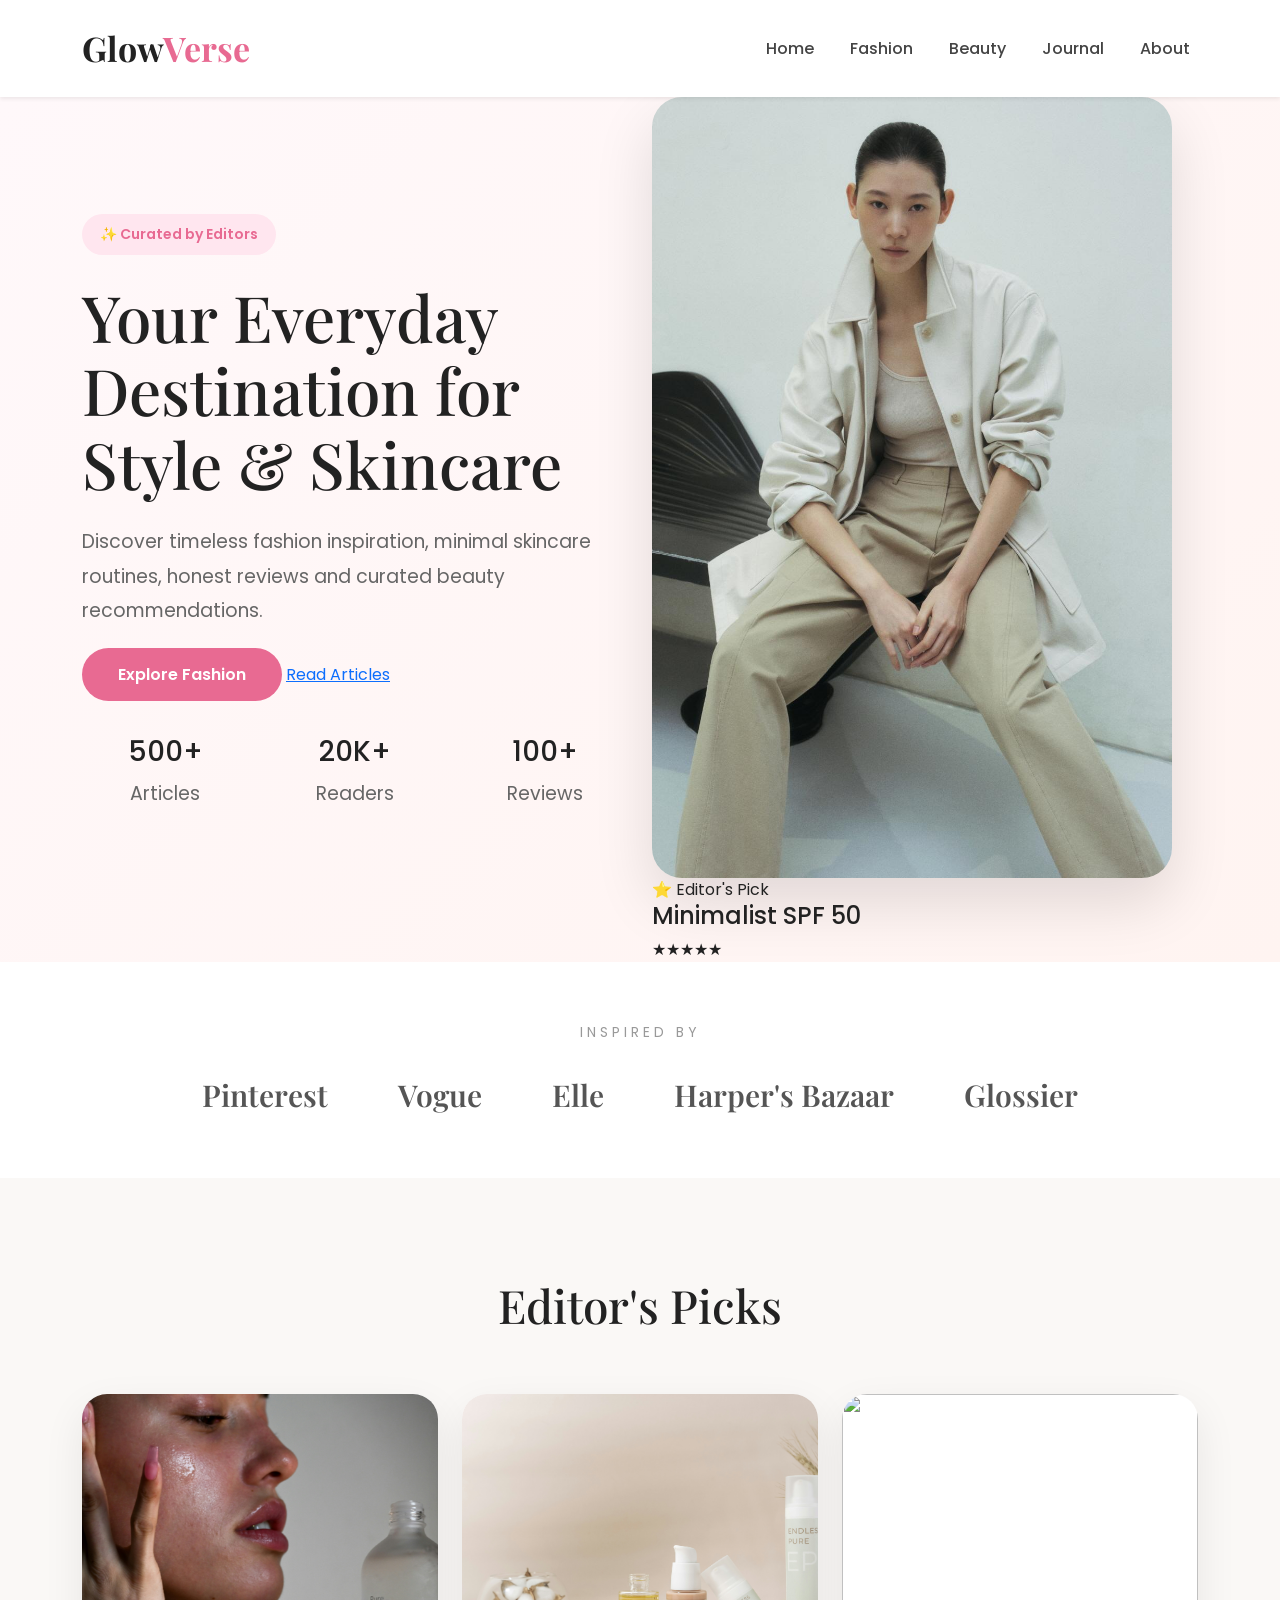
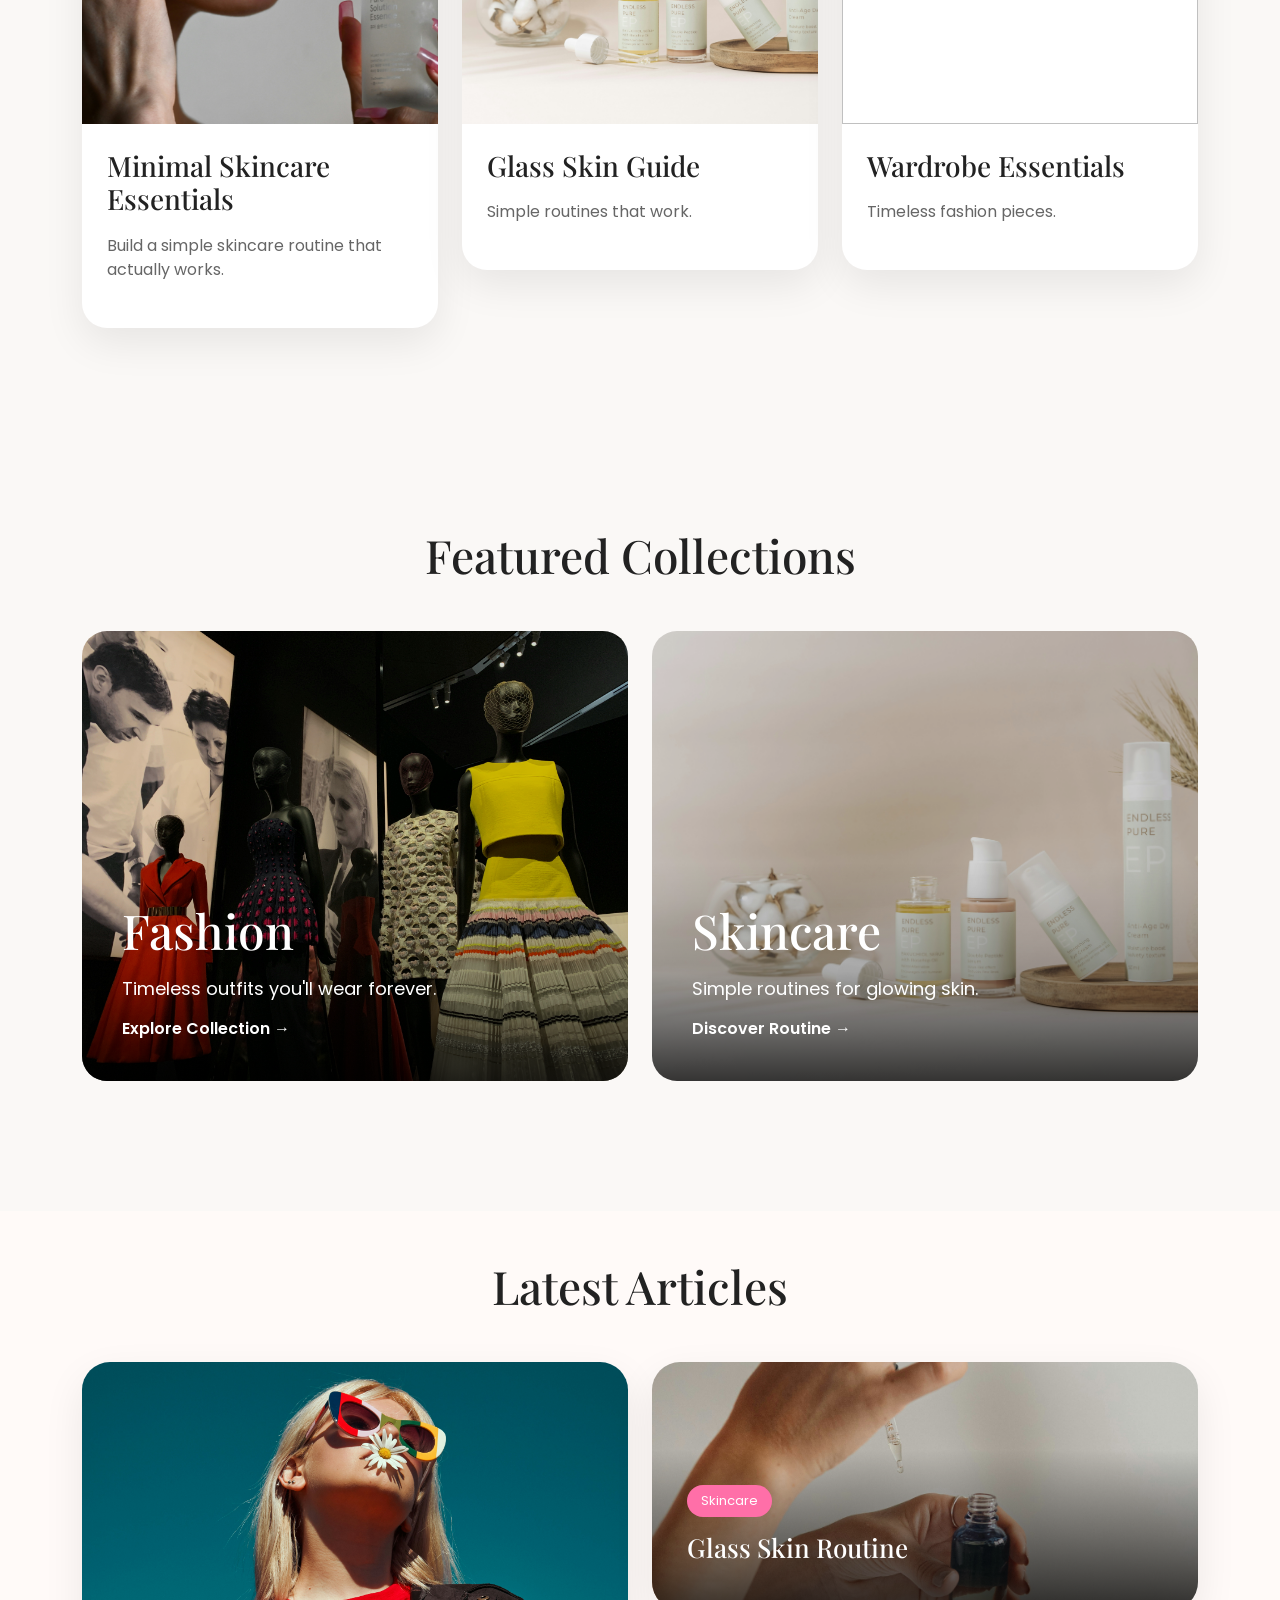
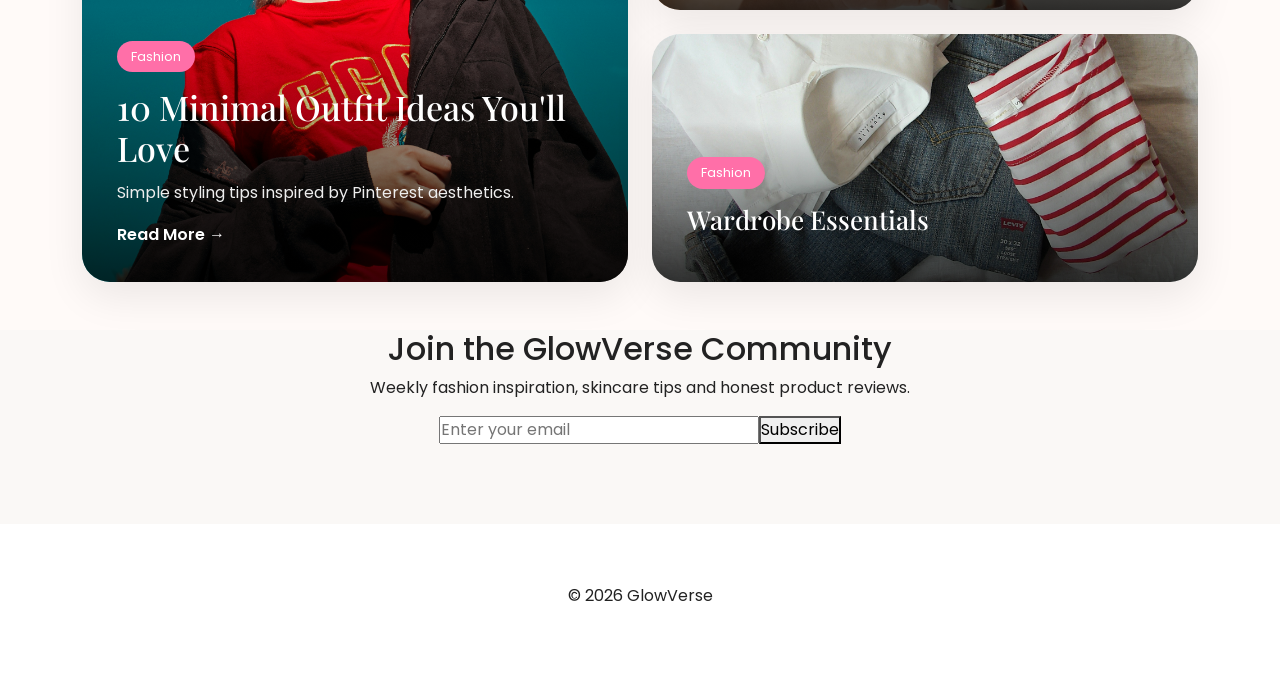
==== commit d69048a6: "g" ====
--- a/index.html
+++ b/index.html
@@ -39,7 +39,7 @@
 
 <div class="col-lg-6">
 <div class="hero-image">
-<img src="images/hero-glowverse.jpg" class="hero-img" alt="Hero">
+<img src="images/hero-main.jpg" class="hero-img" alt="Hero Image">
 <div class="floating-card">⭐ Editor's Pick<h4>Minimalist SPF 50</h4>★★★★★</div>
 </div></div>
 </div></div></section>
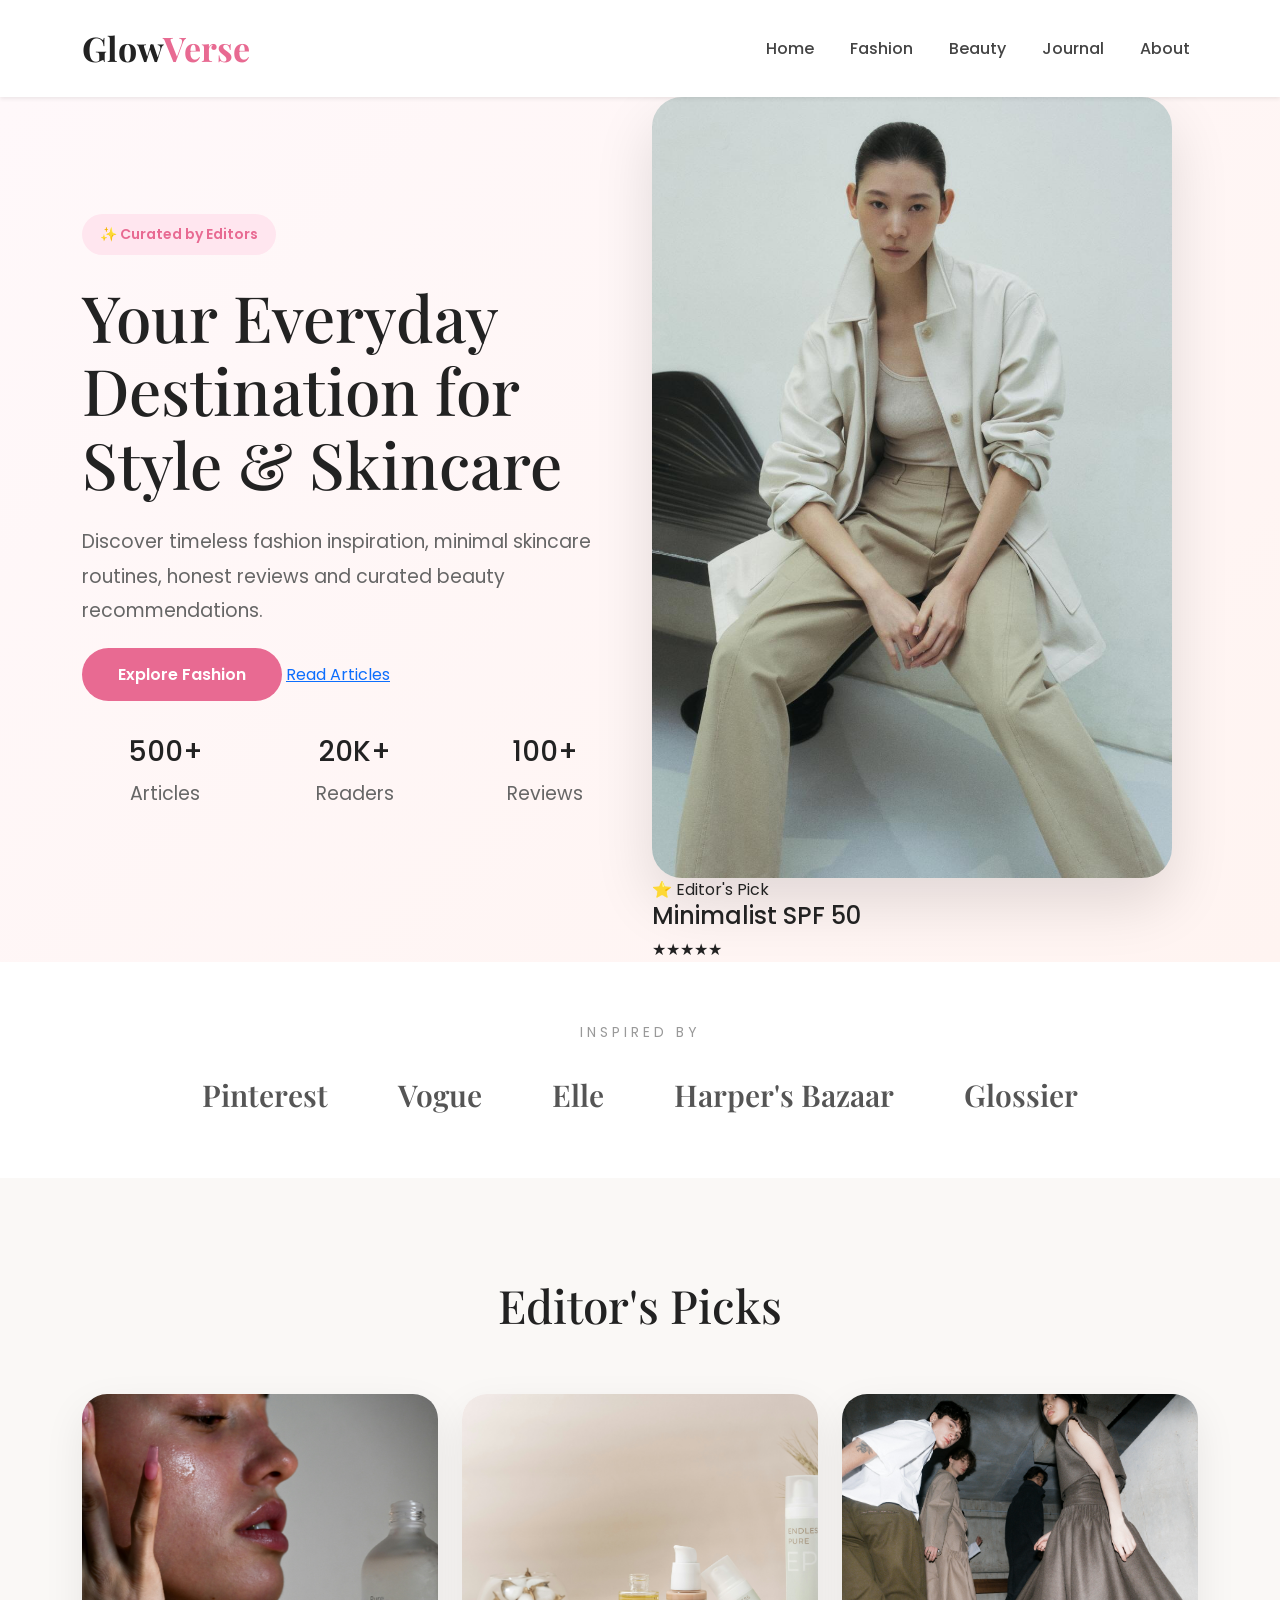
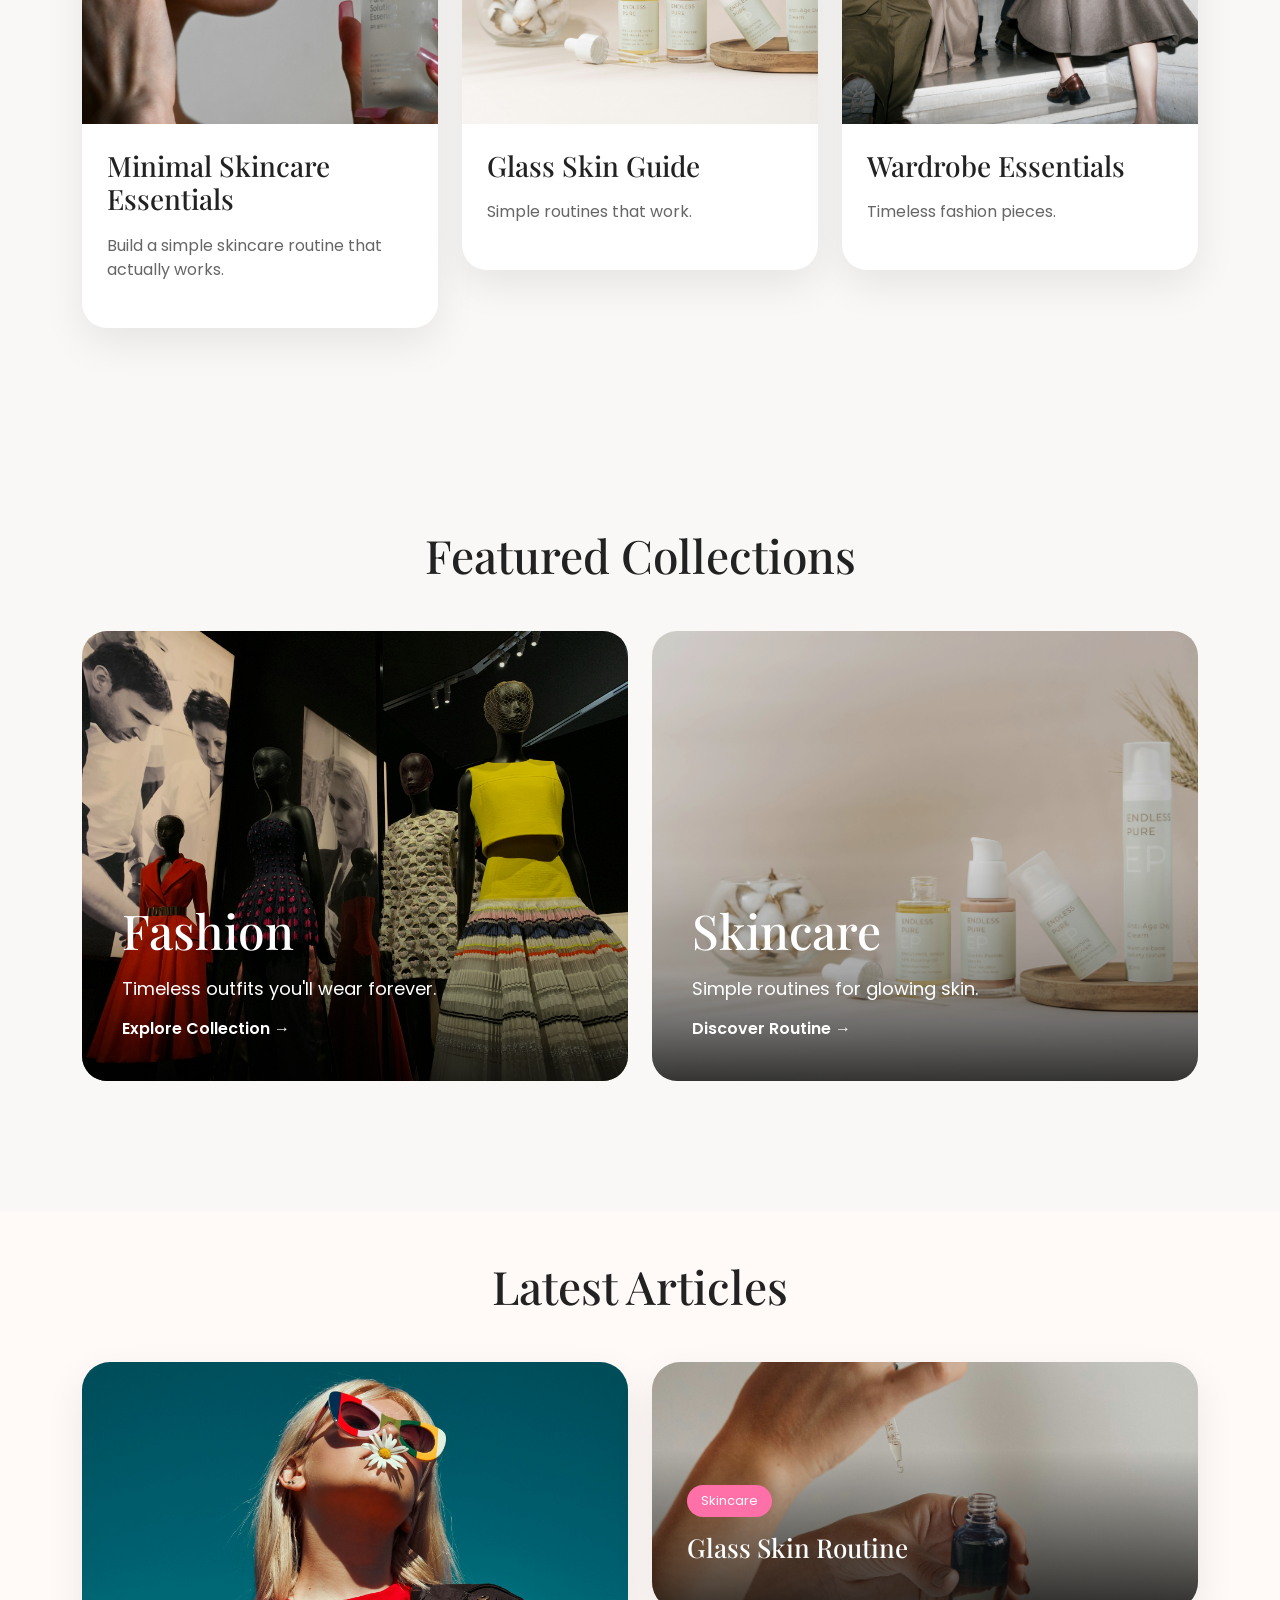
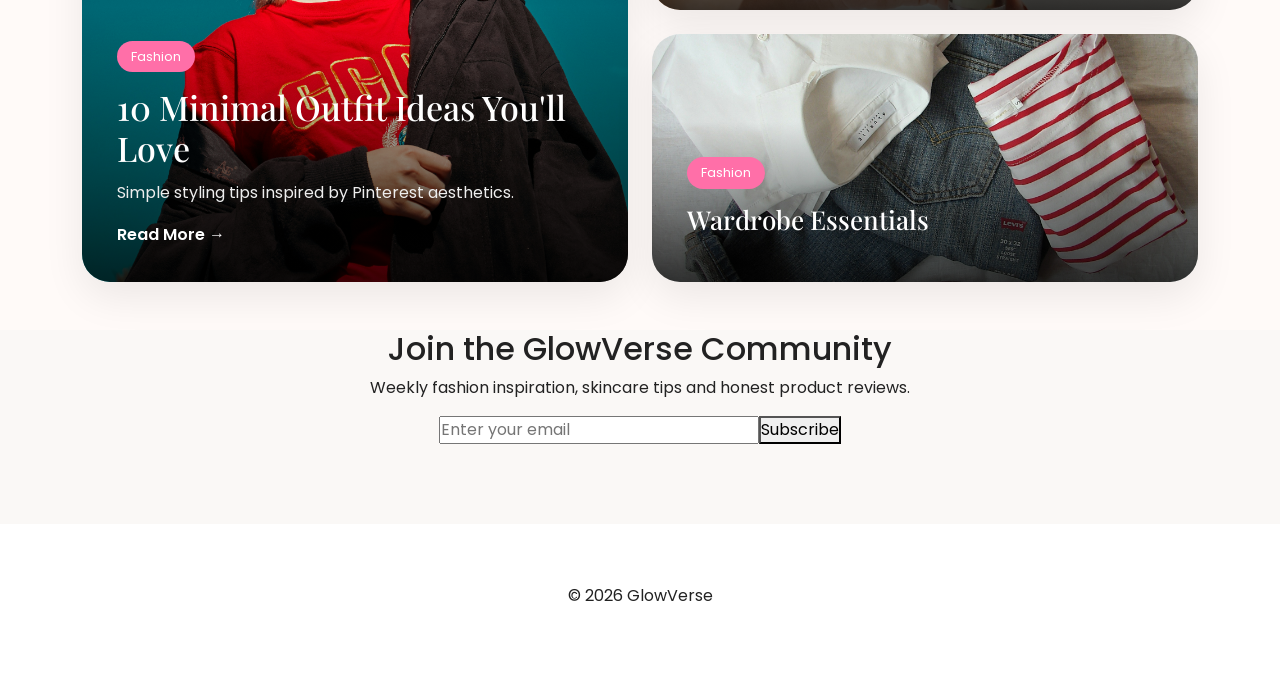
==== commit e4d9eec6: "s" ====
--- a/index.html
+++ b/index.html
@@ -49,7 +49,7 @@
 <section class="section"><div class="container"><h2 class="section-title">Editor's Picks</h2><div class="row g-4">
 <div class="col-md-4"><div class="card-custom"><img src="images/skincare-editorial-1.jpg"><h3>Minimal Skincare Essentials</h3><p>Build a simple skincare routine that actually works.</p></div></div>
 <div class="col-md-4"><div class="card-custom"><img src="images/skincare-banner.jpg"><h3>Glass Skin Guide</h3><p>Simple routines that work.</p></div></div>
-<div class="col-md-4"><div class="card-custom"><img src="images/fashion-editorial-2.jpg"><h3>Wardrobe Essentials</h3><p>Timeless fashion pieces.</p></div></div>
+<div class="col-md-4"><div class="card-custom"><img src="images/fashion-editorial-1.jpg"><h3>Wardrobe Essentials</h3><p>Timeless fashion pieces.</p></div></div>
 </div></div></section>
 
 <section class="collections"><div class="container"><h2 class="section-title text-center mb-5">Featured Collections</h2><div class="row g-4">
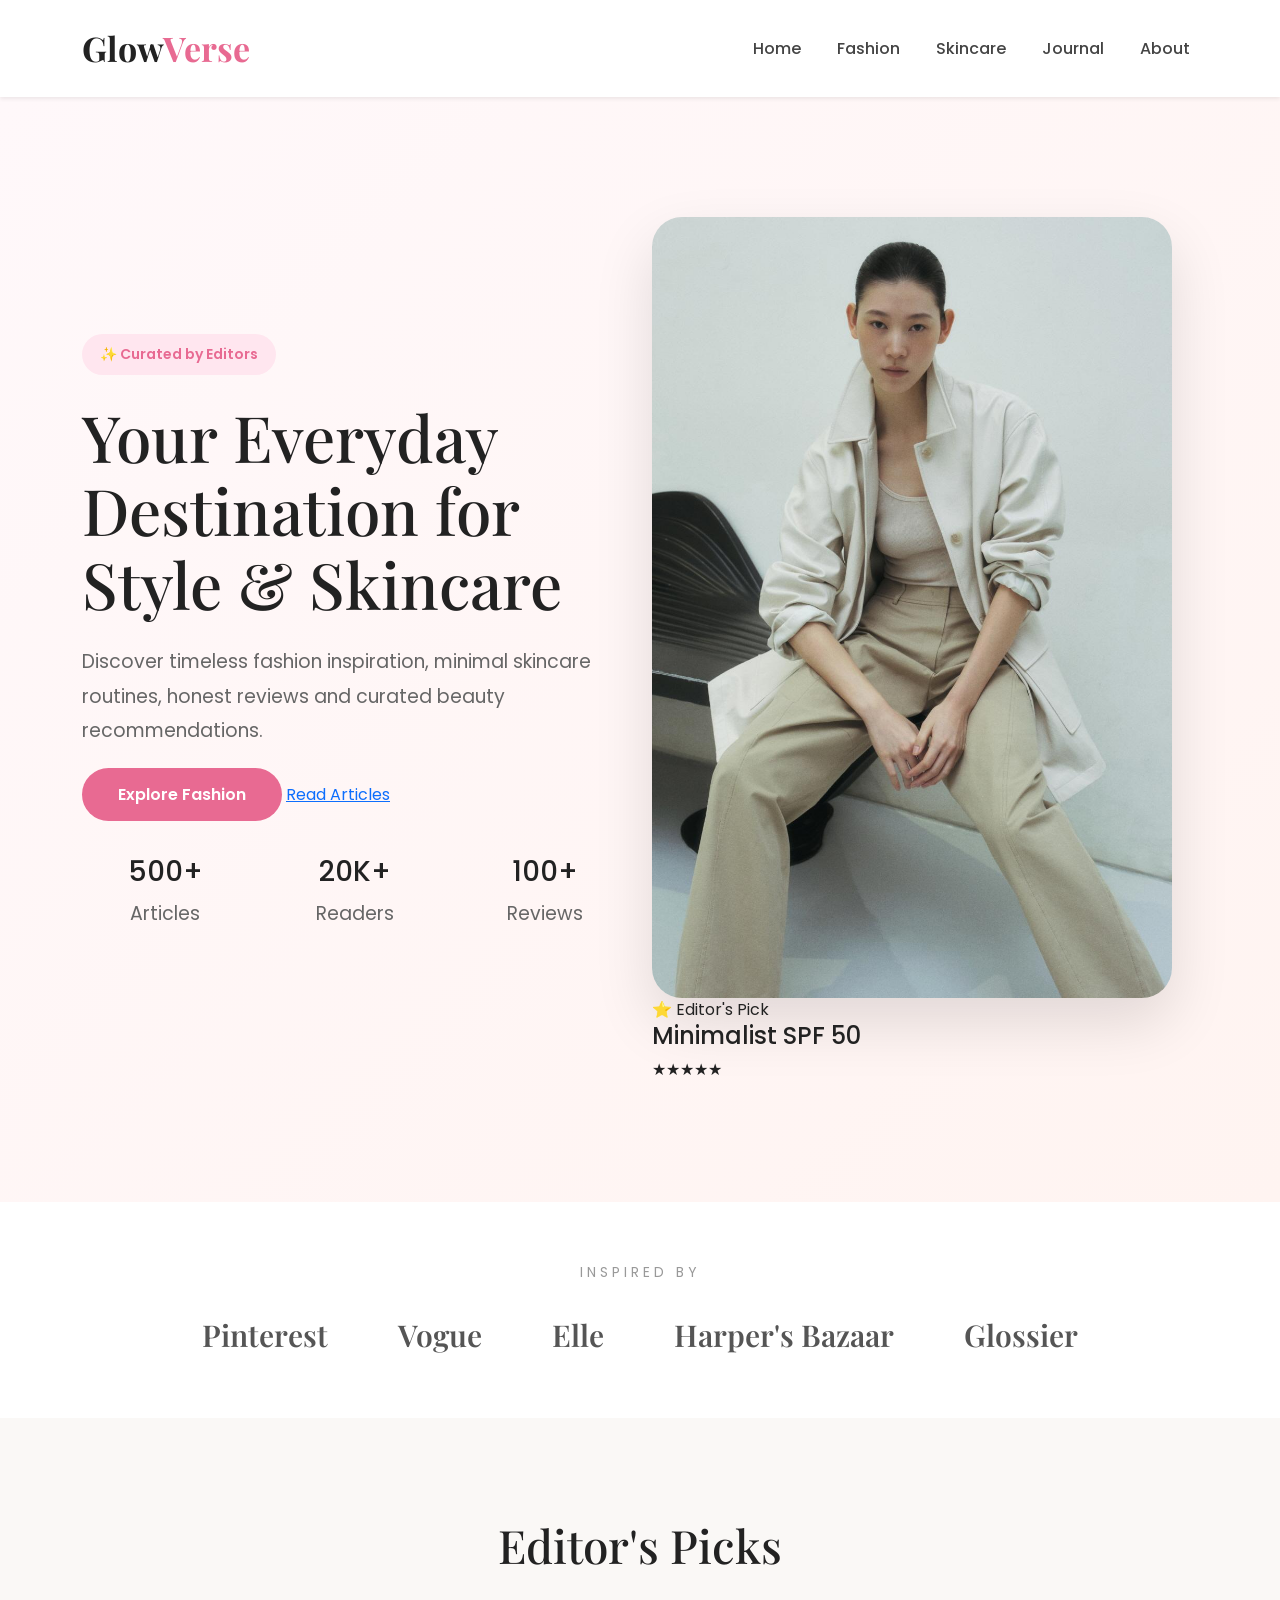
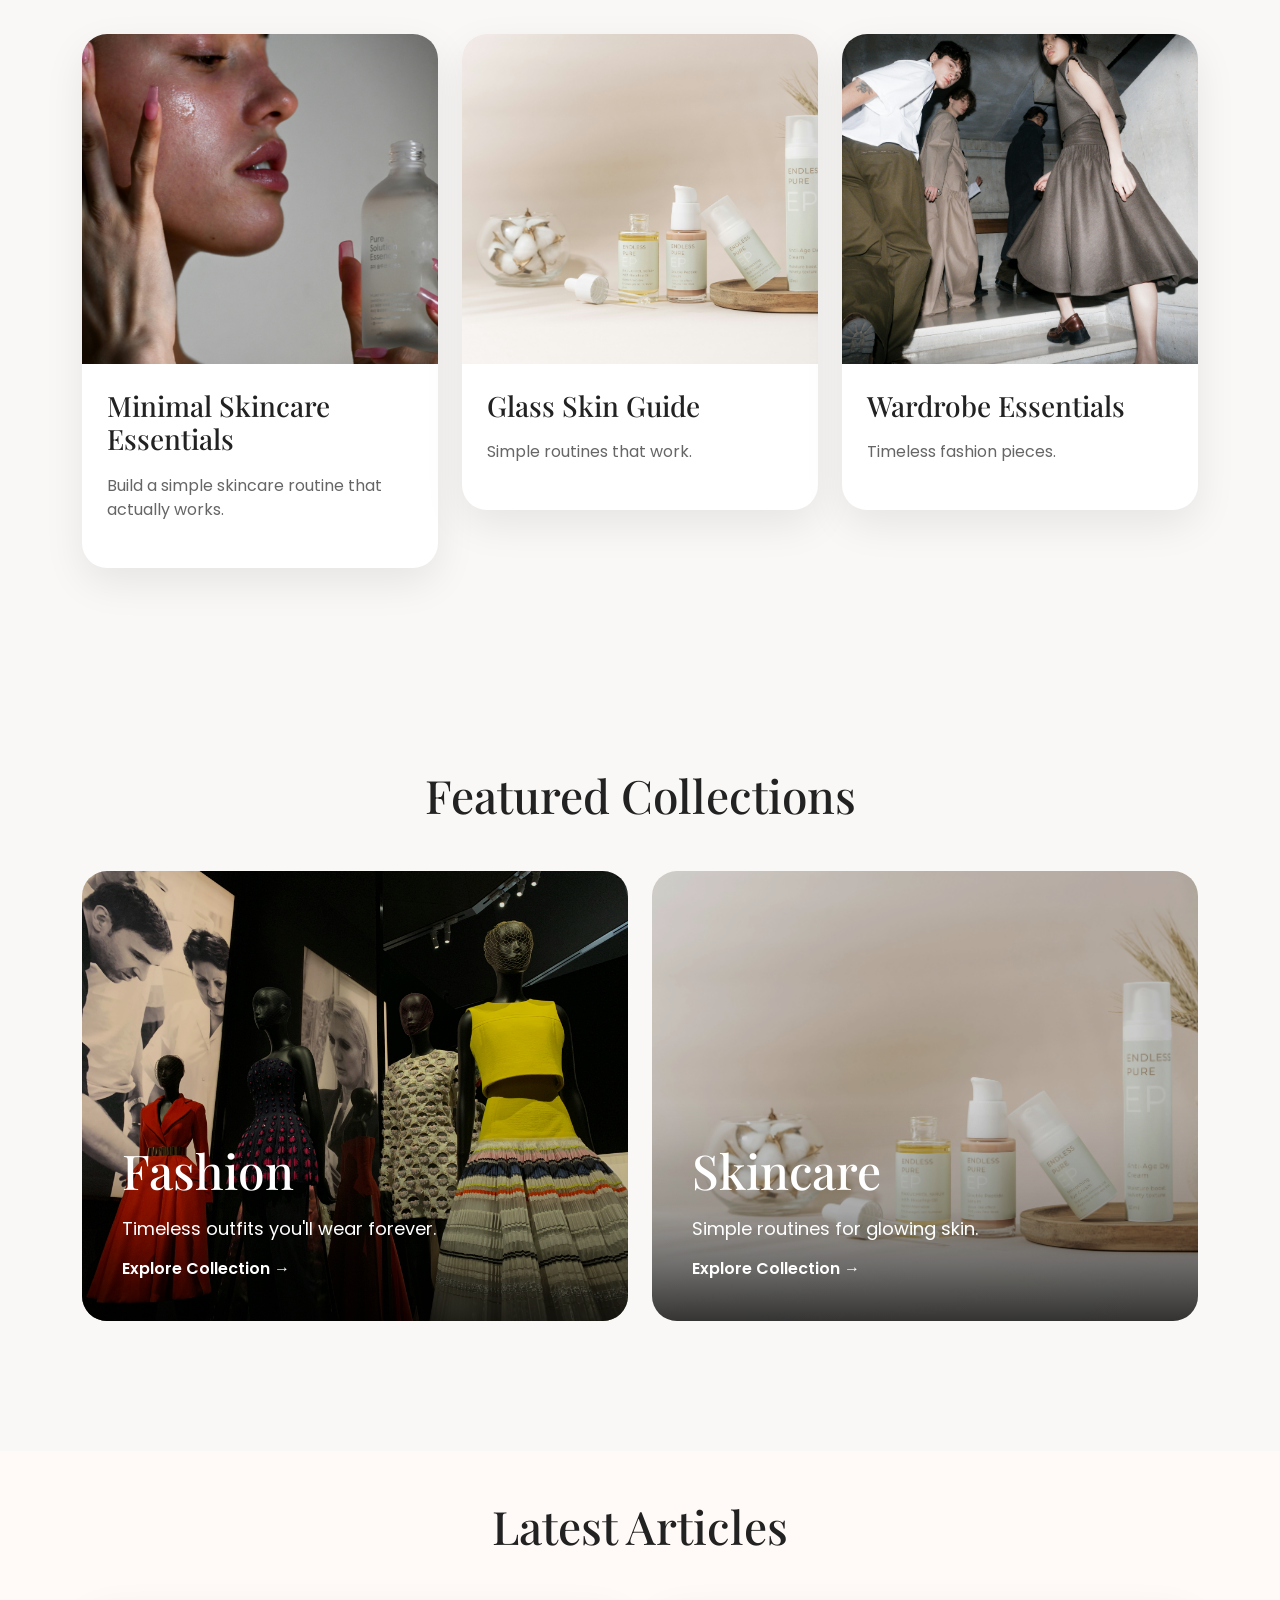
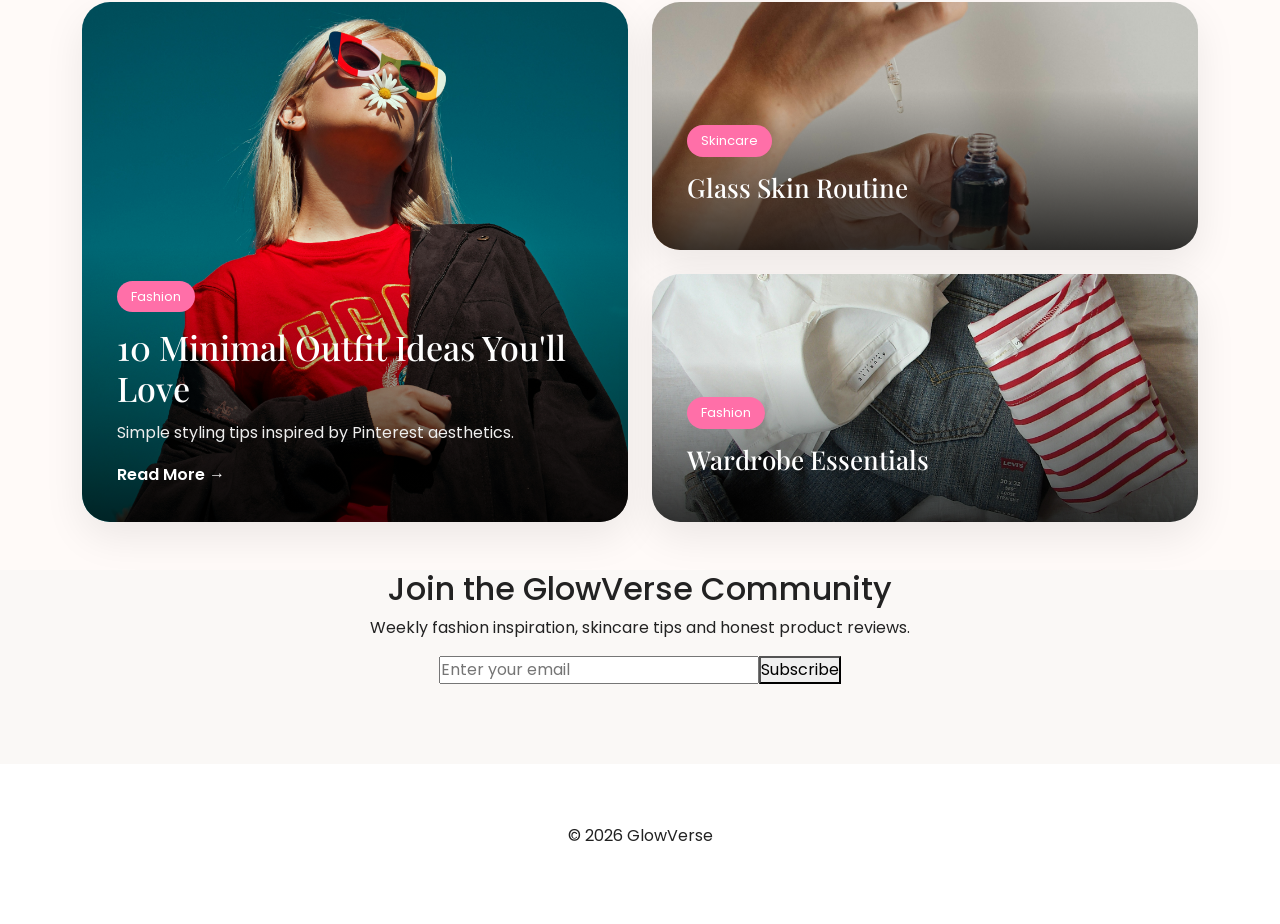
==== commit b58f8ec8: "s" ====
--- a/index.html
+++ b/index.html
@@ -17,7 +17,7 @@
 <ul class="navbar-nav ms-auto">
 <li class="nav-item"><a class="nav-link active" href="index.html">Home</a></li>
 <li class="nav-item"><a class="nav-link" href="fashion.html">Fashion</a></li>
-<li class="nav-item"><a class="nav-link" href="#">Beauty</a></li>
+<li class="nav-item"><a class="nav-link" href="skincare.html">Skincare</a>
 <li class="nav-item"><a class="nav-link" href="#">Journal</a></li>
 <li class="nav-item"><a class="nav-link" href="#">About</a></li>
 </ul></div></div></nav>
@@ -54,7 +54,7 @@
 
 <section class="collections"><div class="container"><h2 class="section-title text-center mb-5">Featured Collections</h2><div class="row g-4">
 <div class="col-lg-6"><div class="collection fashion"><div class="overlay"><h2>Fashion</h2><p>Timeless outfits you'll wear forever.</p><a href="fashion.html">Explore Collection →</a></div></div></div>
-<div class="col-lg-6"><div class="collection skincare"><div class="overlay"><h2>Skincare</h2><p>Simple routines for glowing skin.</p><a href="#">Discover Routine →</a></div></div></div>
+<div class="col-lg-6"><div class="collection skincare"><div class="overlay"><h2>Skincare</h2><p>Simple routines for glowing skin.</p><a href="skincare.html">Explore Collection →</a></div></div></div>
 </div></div></section>
 
 <section id="articles" class="articles-section py-5"><div class="container"><h2 class="section-title text-center mb-5">Latest Articles</h2><div class="row g-4">
--- a/css/style.css
+++ b/css/style.css
@@ -52,7 +52,8 @@
 
 .hero{
 
-    min-height:90vh;
+    min-height:75vh;
+    padding:120px 0;
 
     display:flex;
 
@@ -749,4 +750,497 @@
 
 .article-card:hover img{
     transform:scale(1.08);
+}
+
+/*=========================
+Fashion Hero
+==========================*/
+
+.fashion-hero{
+
+height:90vh;
+
+display:flex;
+
+align-items:center;
+
+background:
+
+linear-gradient(rgba(0,0,0,.45),rgba(0,0,0,.45)),
+
+url("../images/fashion-banner.jpg");
+
+background-size:cover;
+
+background-position:center;
+
+color:white;
+
+}
+
+.fashion-content{
+
+max-width:650px;
+
+}
+
+.hero-tag{
+
+display:inline-block;
+
+background:#ff6f9c;
+
+padding:10px 22px;
+
+border-radius:30px;
+
+font-weight:600;
+
+margin-bottom:25px;
+
+}
+
+.fashion-content h1{
+
+font-size:70px;
+
+font-family:"Playfair Display",serif;
+
+line-height:1.1;
+
+margin-bottom:25px;
+
+}
+
+.fashion-content p{
+
+font-size:20px;
+
+margin-bottom:35px;
+
+color:#f2f2f2;
+
+}
+
+.btn-fashion{
+
+background:#ff6f9c;
+
+color:white;
+
+padding:15px 34px;
+
+border-radius:50px;
+
+font-weight:600;
+
+text-decoration:none;
+
+transition:.3s;
+
+}
+
+.btn-fashion:hover{
+
+background:white;
+
+color:black;
+
+}
+
+/*=========================
+Trending Categories
+=========================*/
+
+.fashion-categories{
+
+padding:100px 0;
+
+background:#fffaf8;
+
+}
+
+.category-card{
+
+position:relative;
+
+overflow:hidden;
+
+border-radius:20px;
+
+height:450px;
+
+cursor:pointer;
+
+}
+
+.category-card img{
+
+width:100%;
+
+height:100%;
+
+object-fit:cover;
+
+transition:.5s;
+
+}
+
+.category-card:hover img{
+
+transform:scale(1.08);
+
+}
+
+.category-overlay{
+
+position:absolute;
+
+bottom:0;
+
+left:0;
+
+width:100%;
+
+padding:30px;
+
+background:linear-gradient(transparent,rgba(0,0,0,.75));
+
+}
+
+.category-overlay h3{
+
+color:white;
+
+font-size:34px;
+
+font-family:"Playfair Display",serif;
+
+}
+
+/*=========================
+Editor's Picks
+=========================*/
+
+.editor-section{
+
+padding:110px 0;
+
+background:white;
+
+}
+
+.editor-tag{
+
+display:inline-block;
+
+padding:10px 22px;
+
+background:#ffe6ee;
+
+color:#ff5b93;
+
+font-weight:600;
+
+border-radius:40px;
+
+margin-bottom:20px;
+
+}
+
+.editor-title{
+
+font-size:55px;
+
+font-family:"Playfair Display",serif;
+
+margin-bottom:25px;
+
+}
+
+.editor-text{
+
+font-size:18px;
+
+line-height:1.9;
+
+color:#666;
+
+margin-bottom:35px;
+
+}
+
+/*=========================
+SKINCARE HERO
+==========================*/
+
+.skincare-hero{
+
+height:90vh;
+
+display:flex;
+
+align-items:center;
+
+background:
+linear-gradient(rgba(255,255,255,.30),rgba(255,255,255,.30)),
+url("../images/skincare-hero.jpg");
+
+background-size:cover;
+
+background-position:center;
+
+color:#222;
+
+}
+
+.skincare-content{
+
+max-width:650px;
+
+}
+
+.skincare-content h1{
+
+font-size:70px;
+
+font-family:"Playfair Display",serif;
+
+line-height:1.1;
+
+margin-bottom:25px;
+
+}
+
+.skincare-content p{
+
+font-size:20px;
+
+line-height:1.8;
+
+color:#555;
+
+margin-bottom:35px;
+
+}
+
+.hero-tag{
+
+display:inline-block;
+
+padding:10px 22px;
+
+background:#FFE6EE;
+
+color:#FF5F95;
+
+border-radius:40px;
+
+font-weight:600;
+
+margin-bottom:25px;
+
+}
+
+
+/*=========================
+SHOP BY SKIN GOAL
+=========================*/
+
+.skin-goals{
+
+padding:100px 0;
+
+background:#FFF9F8;
+
+}
+
+.section-subtitle{
+
+max-width:650px;
+
+margin:auto;
+
+color:#666;
+
+font-size:18px;
+
+}
+
+.goal-card{
+
+background:#fff;
+
+padding:35px;
+
+border-radius:22px;
+
+height:100%;
+
+text-align:left;
+
+box-shadow:0 15px 35px rgba(0,0,0,.06);
+
+transition:.35s;
+
+}
+
+.goal-card:hover{
+
+transform:translateY(-8px);
+
+box-shadow:0 20px 45px rgba(0,0,0,.12);
+
+}
+
+.goal-icon{
+
+font-size:48px;
+
+margin-bottom:20px;
+
+}
+
+.goal-card h3{
+
+font-family:"Playfair Display",serif;
+
+margin-bottom:15px;
+
+font-size:34px;
+
+}
+
+.goal-card p{
+
+color:#666;
+
+line-height:1.8;
+
+margin-bottom:20px;
+
+}
+
+.goal-card a{
+
+display:inline-block;
+
+padding:12px 24px;
+
+background:#FF5F95;
+
+color:white;
+
+border-radius:50px;
+
+text-decoration:none;
+
+font-weight:600;
+
+transition:.3s;
+
+}
+
+.goal-card a:hover{
+
+background:#222;
+
+color:white;
+
+}
+
+/*=========================
+FEATURED BUYING GUIDES
+==========================*/
+
+.featured-guides{
+
+padding:100px 0;
+
+background:white;
+
+}
+
+.guide-card{
+
+background:#fff;
+
+border-radius:24px;
+
+overflow:hidden;
+
+box-shadow:0 15px 35px rgba(0,0,0,.08);
+
+transition:.35s;
+
+height:100%;
+
+}
+
+.guide-card:hover{
+
+transform:translateY(-8px);
+
+}
+
+.guide-card img{
+
+width:100%;
+
+height:260px;
+
+object-fit:cover;
+
+}
+
+.guide-content{
+
+padding:25px;
+
+}
+
+.guide-content span{
+
+display:inline-block;
+
+padding:8px 16px;
+
+background:#FFE6EE;
+
+color:#FF5F95;
+
+border-radius:30px;
+
+font-size:14px;
+
+margin-bottom:18px;
+
+}
+
+.guide-content h3{
+
+font-family:"Playfair Display",serif;
+
+font-size:32px;
+
+margin-bottom:20px;
+
+line-height:1.3;
+
+}
+
+.guide-content a{
+
+color:#FF5F95;
+
+text-decoration:none;
+
+font-weight:600;
+
+}
+
+.guide-content a:hover{
+
+color:#222;
+
 }
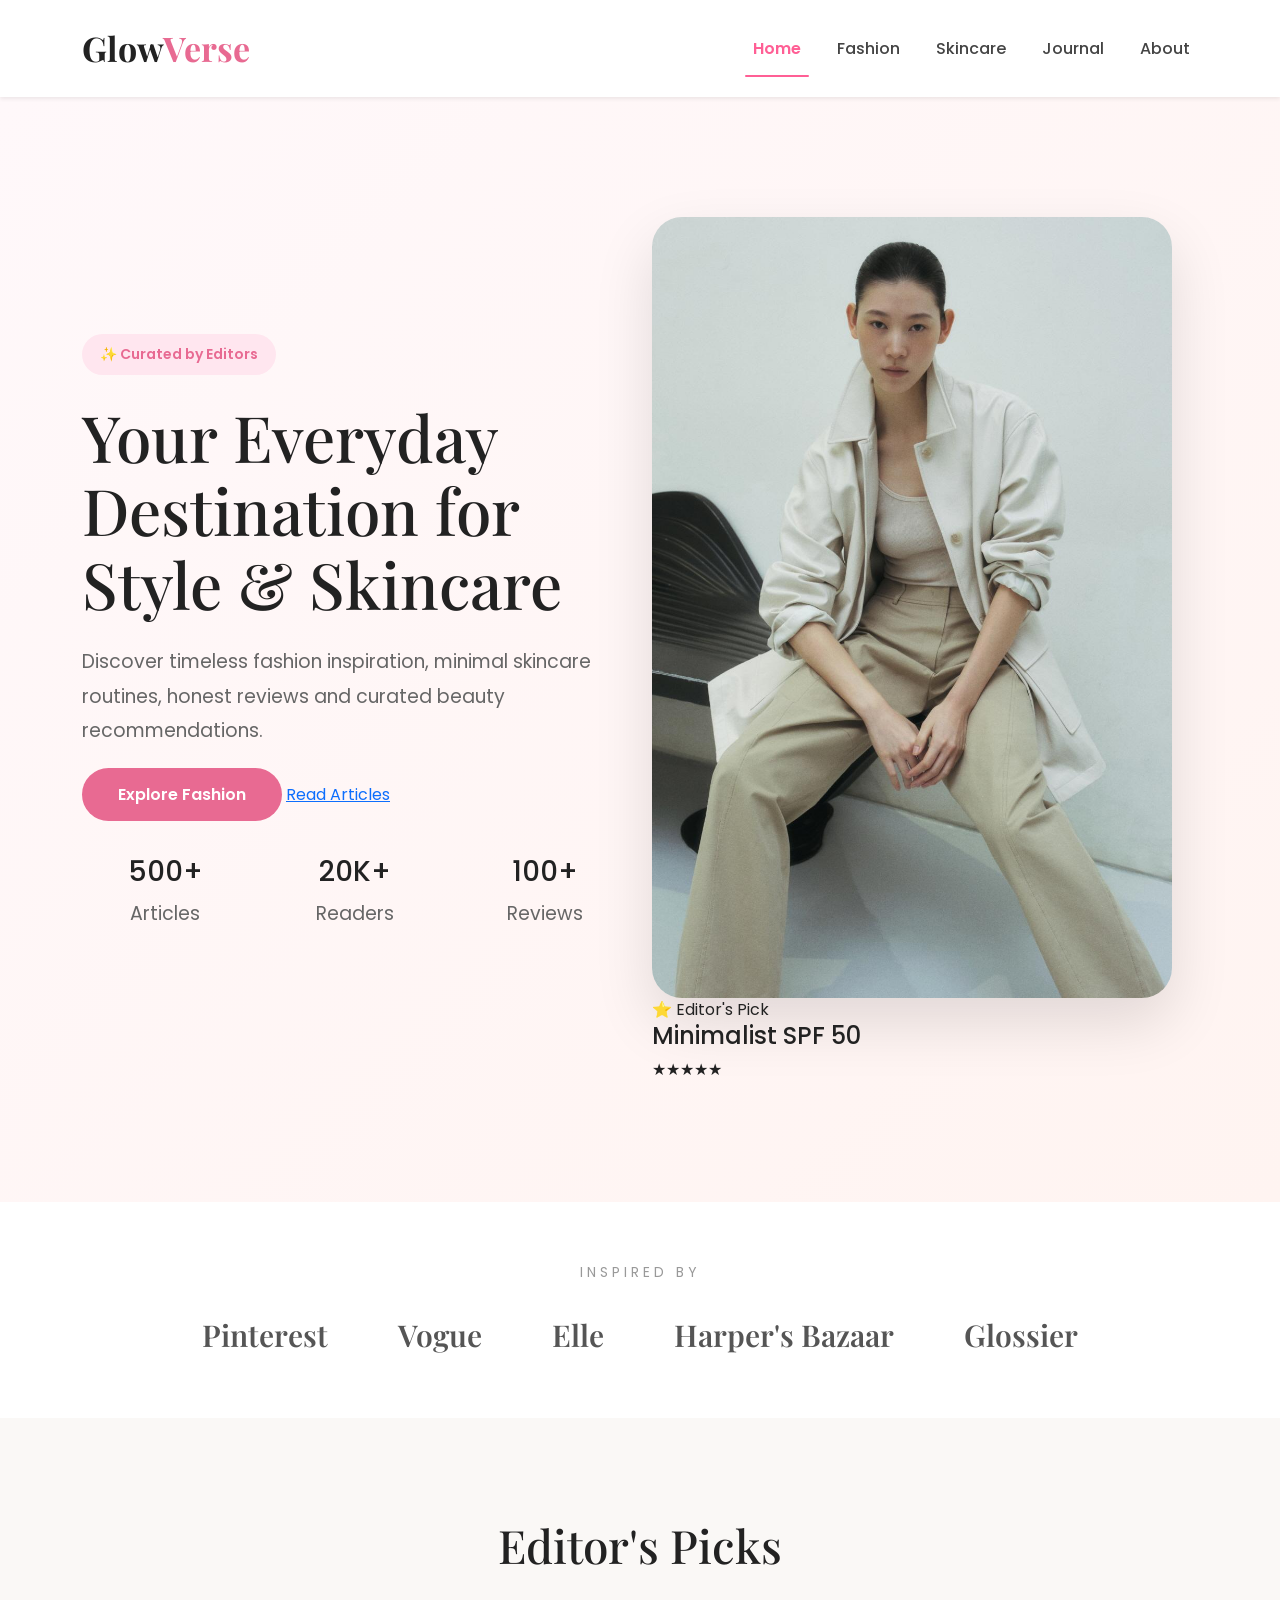
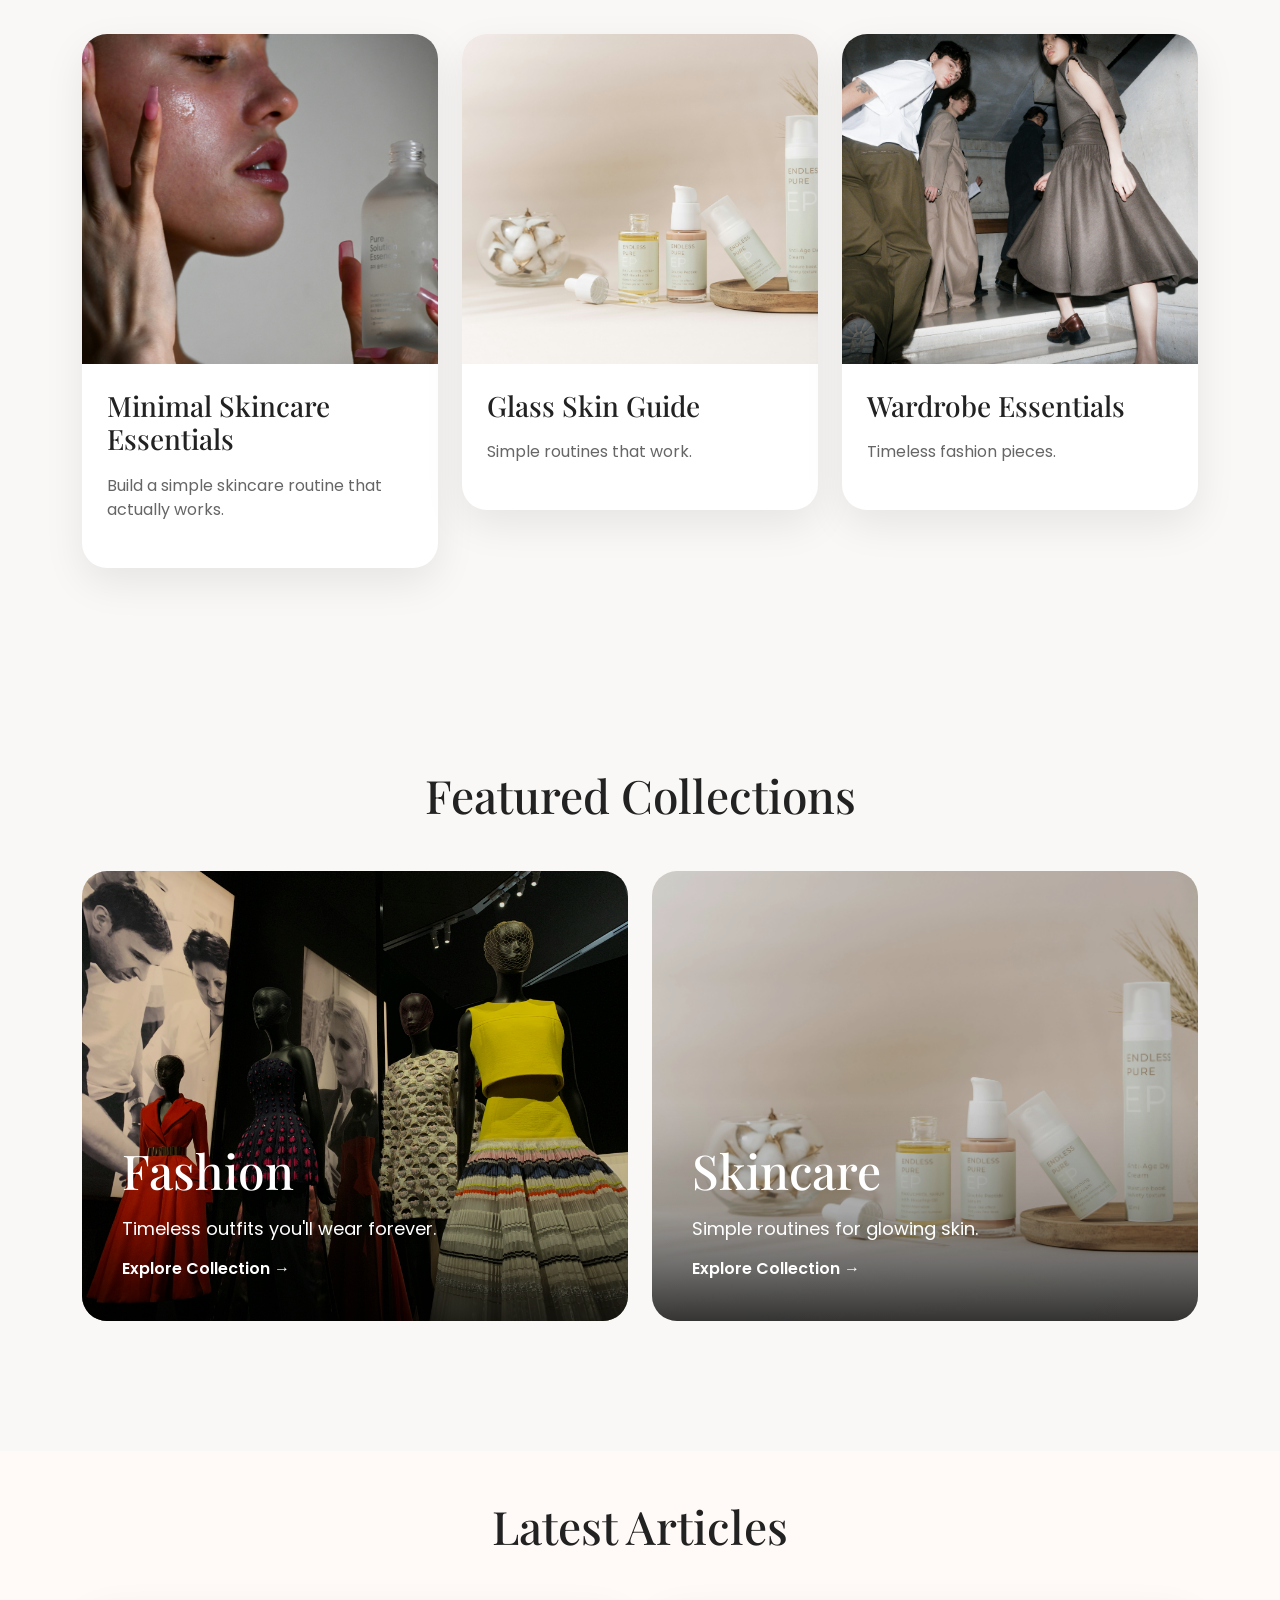
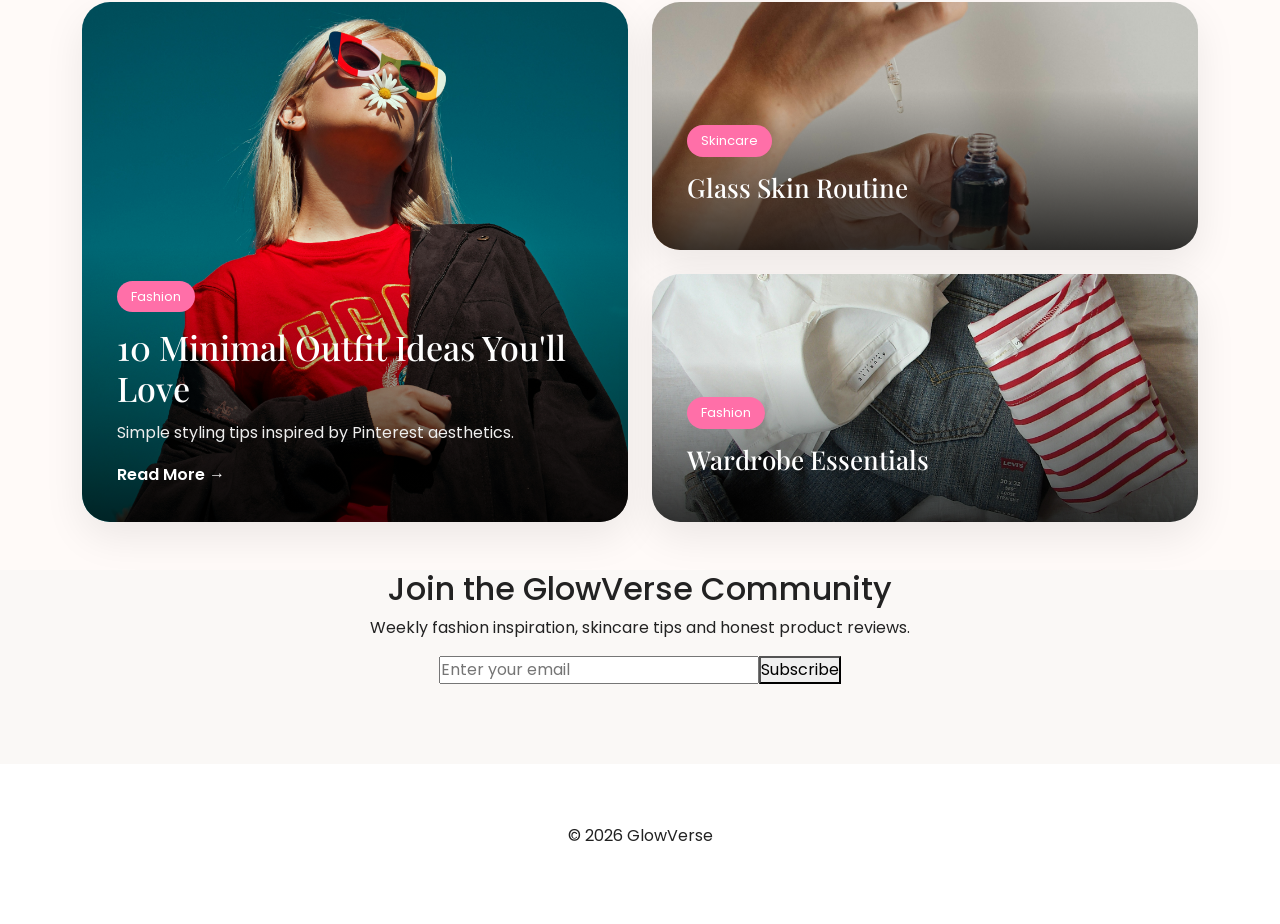
==== commit 64ef7157: "w" ====
--- a/index.html
+++ b/index.html
@@ -15,11 +15,25 @@
 <button class="navbar-toggler" type="button" data-bs-toggle="collapse" data-bs-target="#menu"><span class="navbar-toggler-icon"></span></button>
 <div class="collapse navbar-collapse" id="menu">
 <ul class="navbar-nav ms-auto">
-<li class="nav-item"><a class="nav-link active" href="index.html">Home</a></li>
-<li class="nav-item"><a class="nav-link" href="fashion.html">Fashion</a></li>
-<li class="nav-item"><a class="nav-link" href="skincare.html">Skincare</a>
-<li class="nav-item"><a class="nav-link" href="#">Journal</a></li>
-<li class="nav-item"><a class="nav-link" href="#">About</a></li>
+<li class="nav-item">
+    <a class="nav-link active" href="index.html">Home</a>
+</li>
+
+<li class="nav-item">
+    <a class="nav-link" href="fashion.html">Fashion</a>
+</li>
+
+<li class="nav-item">
+    <a class="nav-link" href="skincare.html">Skincare</a>
+</li>
+
+<li class="nav-item">
+    <a class="nav-link" href="journal.html">Journal</a>
+</li>
+
+<li class="nav-item">
+    <a class="nav-link" href="about.html">About</a>
+</li>
 </ul></div></div></nav>
 
 <section class="hero"><div class="container"><div class="row align-items-center gy-5">
--- a/css/style.css
+++ b/css/style.css
@@ -48,6 +48,35 @@
     color:#E86A92!important;
 }
 
+.nav-link.active{
+
+color:#FF5F95 !important;
+
+font-weight:600;
+
+position:relative;
+
+}
+
+.nav-link.active::after{
+
+content:"";
+
+position:absolute;
+
+left:0;
+
+bottom:-8px;
+
+width:100%;
+
+height:2px;
+
+background:#FF5F95;
+
+border-radius:10px;
+
+}
 /* HERO */
 
 .hero{
